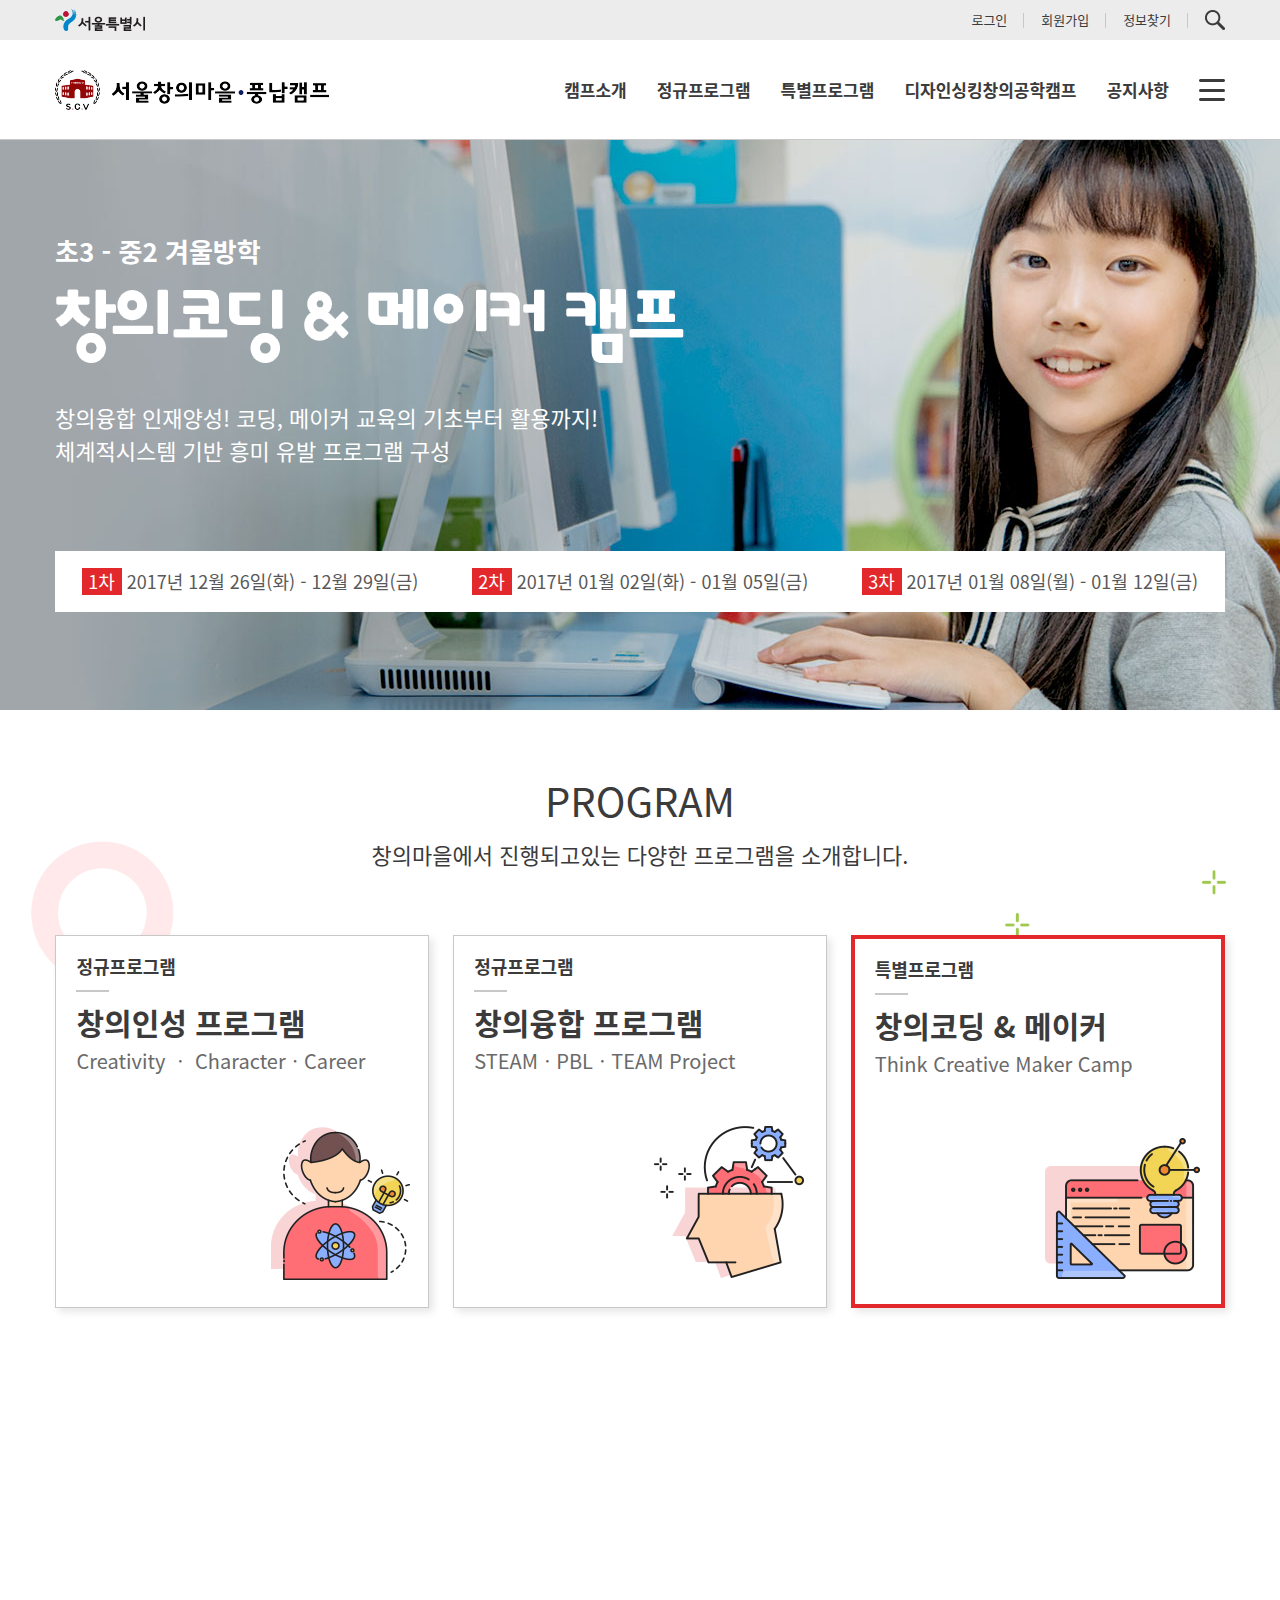
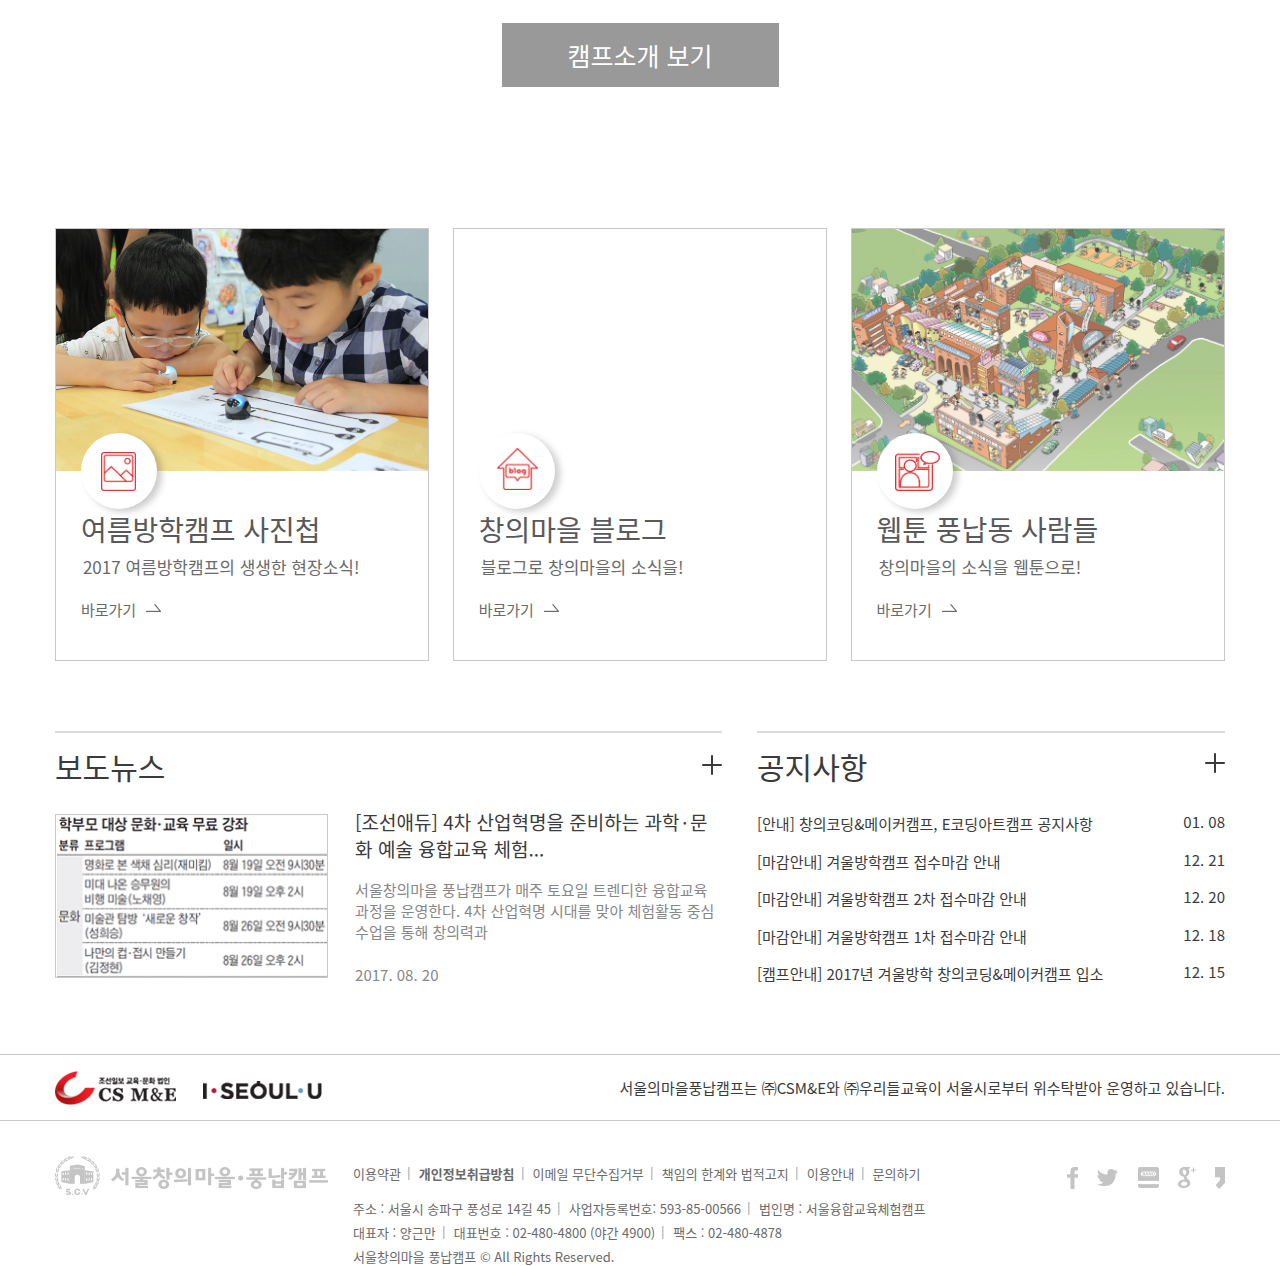
==== index.html @ c5ee03dd "1" ====
<!doctype html>
<html lang="ko">
    <head>
        <meta charset="utf-8">
        <meta name="viewport" content="width=device-width, initial-scale=1.0, minimum-scale=1.0, maximum-scale=1, user-scalable=no, target-densitydpi=medium-dpi">
        <title>서울창의마을 풍납캠프</title>
        <link href="css/reset.css" rel="stylesheet">
        <link href="js/plugin/jquery.bxslider/jquery.bxslider.min.css" rel="stylesheet">
        <link href="css/common.css" rel="stylesheet">
        <link href="css/main.css" rel="stylesheet">
        <script src="js/jquery-3.1.1.min.js"></script>
        <script src="js/plugin/jquery.bxslider/jquery.bxslider.js"></script>
        <script src="js/common.js"></script>
        <script src="css/main.css"></script>
    </head>
    <body>
       <!--------------header--------------->
        <header id="header">
            <div class="top_bar">
                <div class="wrapper">
                    <p class="logo">
                        <a href="#"><img src="images/seoul_logo.png"></a>
                    </p>
                    <nav class="lnb">
                        <ul class="top_menu">
                            <li class="typo"><a href="#">로그인</a></li>
                            <li class="typo"><a href="#">회원가입</a></li>
                            <li class="typo"><a href="#">정보찾기</a></li>
                            <li class="icon"><a href="#"><img src="images/search.png"></a></li>
                        </ul>
                    </nav>
                </div>
            </div>
            <div class="header_con wrapper">
                <h1 class="logo">
                    <a href="index.html"><img src="images/logo.png"></a>
                </h1>
                <div class="gnb_bar clearfix">
                    <nav class="gnb">
                        <ul class="clearfix">
                            <li class="gnb_menu">
                                <a href="gnb1_intro.html">캠프소개</a>
                                <ul class="smenu">
                                    <li><a href="#">소개</a></li>
                                    <li><a href="#">전경</a></li>
                                    <li><a href="#">Young Artist 작가소개</a></li>
                                    <li><a href="#">풍납동 사람들(웹툰)</a></li>
                                    <li><a href="#">오시는길</a></li>
                                </ul>
                            </li>
                            <li class="gnb_menu">
                                <a href="#">정규프로그램</a>
                                <ul class="smenu">
                                    <li><a href="gnb2_characterPro.html">창의인성 프로그램</a></li>
                                    <li><a href="#">창의융합 프로그램</a></li>
                                </ul>
                            </li>
                            <li class="gnb_menu">
                                <a href="#">특별프로그램</a>
                                <ul class="smenu">
                                    <li><a href="#">2017 겨울방학 창의코딩</a></li>
                                    <li><a href="#">2017 겨울방학 E코딩아트</a></li>
                                </ul>
                            </li>
                            <li class="gnb_menu">
                                <a href="#">디자인싱킹창의공학캠프</a>
                                <ul class="smenu">
                                    <li><a href="#">디자인싱킹창의공학캠프</a></li>
                                </ul>
                            </li>
                            <li class="gnb_menu">
                                <a href="#">공지사항</a>
                                <ul class="smenu">
                                    <li><a href="#">공지사항</a></li>
                                    <li><a href="#">입소안내</a></li>
                                </ul>
                            </li>
                        </ul>
                    </nav>
                    <p class="gnb_btn">menu</p>
                </div>
                <ul class="ham_menu">
                    <li class="ham_menu1">
                        <p class="icon"><img src="images/ham_icon1.gif"></p>
                        <ul>
                            <li class="tit">캠프소개</li>
                            <li><a href="#">소개</a></li>
                            <li><a href="#">전경</a></li>
                            <li><a href="#">Young Artist 작가소개</a></li>
                            <li><a href="#">풍납동 사람들(웹툰)</a></li>
                            <li><a href="#">오시는길</a></li>
                        </ul>
                    </li>
                    <li class="ham_menu2">
                        <p class="icon"><img src="images/ham_icon2.gif"></p>
                        <ul>
                            <li class="tit">정규프로그램</li>
                            <li><a href="gnb2_characterPro.html">창의인성 프로그램</a></li>
                            <li><a href="#">창의융합 프로그램</a></li>
                        </ul>
                    </li>
                    <li class="ham_menu3">
                        <p class="icon"><img src="images/ham_icon3.gif"></p>
                        <ul>
                            <li class="tit">특별프로그램</li>
                            <li><a href="#">겨울방학 창의코딩&amp;메이커 캠프</a></li>
                            <li><a href="#">겨울방학 E코딩아트 캠프</a></li>
                        </ul>
                    </li>
                    <li class="ham_menu4">
                        <p class="icon"><img src="images/ham_icon4.gif"></p>
                        <ul>
                            <li class="tit">디자인싱킹창의공학캠프</li>
                            <li><a href="#">디자인싱킹창의공학캠프</a></li>
                        </ul>
                    </li>
                    <li class="ham_menu5">
                        <p class="icon"><img src="images/ham_icon5.gif"></p>
                        <ul>
                            <li class="tit">공지사항</li>
                            <li><a href="#">공지사항</a></li>
                            <li><a href="#">입소안내</a></li>
                        </ul>
                    </li>
                </ul>
            </div>
        </header>
        <!---------------//header--------------->
        <!-------------visual---------------->
        <section id="visual">
            <div class="con">
                <div class="wrapper">
                    <p class="sub_tit">초3 - 중2 겨울방학</p>
                    <div class="tit">
                        <h2 class="main_tit"><img src="images/visual_tit01.png"></h2>
                        <!--<p class="icon"><img src="images/visual_tit_icon.png"></p>-->
                    </div>
                    <p class="main_desc">
                        창의융합 인재양성! 코딩, 메이커 교육의 기초부터 활용까지!<br>체계적시스템 기반 흥미 유발 프로그램 구성 
                    </p>
                    <ul class="date_list clearfix">
                        <li class="list">
                            <p class="date">1차</p>
                            <p class="desc">2017년 12월 26일(화) - 12월 29일(금)</p>
                        </li>
                        <li class="list">
                            <p class="date">2차</p>
                            <p class="desc">2017년 01월 02일(화) - 01월 05일(금)</p>
                        </li>
                        <li class="list">
                            <p class="date">3차</p>
                            <p class="desc">2017년 01월 08일(월) - 01월 12일(금)</p>
                        </li>
                    </ul>
                </div>
            </div>    
        </section>
        <!-------------------container-------------------->
        <section id="container">
            <!-----------------program--------------------->
            <div class="program">
                <div class="wrapper blank">
                    <h3 class="tit">PROGRAM</h3>
                    <p class="desc">창의마을에서 진행되고있는 다양한 프로그램을 소개합니다.</p>
                    <ul class="con clearfix">
                        <li class="con1">
                            <a href="gnb2_characterPro.html">
                                <p class="sub_tit">정규프로그램</p>
                                <dl class="tit">
                                    <dt>창의인성 프로그램</dt>
                                    <dd>Creativity ㆍ CharacterㆍCareer</dd>
                                </dl>
                            </a>
                        </li>
                        <li class="con2">
                            <a href="#">
                                <p class="sub_tit">정규프로그램</p>
                                <dl class="tit">
                                    <dt>창의융합 프로그램</dt>
                                    <dd>STEAMㆍPBLㆍTEAM Project</dd>
                                </dl>
                            </a>
                        </li>
                        <li class="con3">
                            <a href="#">
                                <p class="sub_tit">특별프로그램</p>
                                <dl class="tit">
                                    <dt>창의코딩 &amp; 메이커</dt>
                                    <dd>Think Creative Maker Camp</dd>
                                </dl>
                            </a>
                        </li>
                    </ul>
                </div>
            </div>
            <!--------------//program------------------->
            <!-----------------intro-------------->
            <div class="intro">
                <div class="con">
                    <h4 class="tit">
                        영어마을의 이유있는 변신!<br>인공지능(AI) 시대의 도래, 미래형 융복합 인재양성!
                    </h4>
                    <p class="btn">
                        <a href="#">캠프소개 보기</a>
                    </p>
                </div>
            </div>
            <!---------------//intro------------------>
            <!------------------shortcut--------------------->
            <div class="shortcut wrapper blank">
                <ul class="box">
                    <li class="box1">
                        <a href="#" class="clearfix"> 
                            <p class="photo photo1"></p>
                            <p class="icon"><img src="images/boxicon_1.png"></p>
                            <div class="text">
                                <div class="table">
                                    <h3 class="tit">여름방학캠프 사진첩</h3>
                                    <p class="desc">2017 여름방학캠프의 생생한 현장소식!</p>
                                    <p class="btn">바로가기</p>
                                </div>
                            </div>
                        </a>
                    </li>
                    <li class="box2">
                        <a href="#" class="clearfix"> 
                            <p class="photo photo2"></p>
                            <p class="icon"><img src="images/boxicon_2.png"></p>
                            <div class="text">
                                <div class="table">
                                    <h3 class="tit">창의마을 블로그</h3>
                                    <p class="desc">블로그로 창의마을의 소식을!</p>
                                    <p class="btn">바로가기</p>
                                </div>
                            </div>
                        </a>
                    </li>
                    <li class="box3">
                        <a href="#" class="clearfix"> 
                            <p class="photo photo3"></p>
                            <p class="icon"><img src="images/boxicon_3.png"></p>
                            <div class="text">
                                <div class="table">
                                    <h3 class="tit">웹툰 풍납동 사람들</h3>
                                    <p class="desc">창의마을의 소식을 웹툰으로!</p>
                                    <p class="btn">바로가기</p>
                                </div>
                            </div>
                        </a>
                    </li>
                </ul>
            </div>
            <!----------------//shortcut------------------------->
            <!------------------news------------------------>
            <div class="con4 wrapper clearfix">
                <div class="news">
                    <div class="top clearfix">
                        <h3 class="tit">보도뉴스</h3>
                        <p class="btn">
                            <a href="#"><img src="images/news_notice_btn.gif"></a>
                        </p>
                    </div>
                    <div class="bottom clearfix">
                        <a href="#">
                            <p class="image"><img src="images/news_img.gif"></p>
                            <div class="text">
                                <h4 class="stit">[조선애듀] 4차 산업혁명을 준비하는 과학·문화 예술 융합교육 체험...</h4>
                                <p class="desc">서울창의마을 풍납캠프가 매주 토요일 트렌디한 융합교육 과정을 운영한다. 4차 산업혁명 시대를 맞아 체험활동 중심 수업을 통해 창의력과 </p>
                                <p class="date">2017. 08. 20</p>
                            </div>
                        </a>
                    </div>
                </div>
                <div class="notice">
                    <div class="top clearfix">
                        <h3 class="tit">공지사항</h3>
                        <p class="btn">
                            <a href="#"><img src="images/news_notice_btn.gif"></a>
                        </p>
                    </div>
                    <div class="bottom">
                        <ul>
                            <li>
                                <a href="#">
                                    <p class="desc">[안내] 창의코딩&amp;메이커캠프, E코딩아트캠프 공지사항</p>
                                    <p class="date">01. 08</p>
                                </a>
                            </li>
                            <li>
                                <a href="#">
                                    <p class="desc">[마감안내] 겨울방학캠프 접수마감 안내</p>
                                    <p class="date">12. 21</p>
                                </a>
                            </li>
                            <li>
                                <a href="#">
                                    <p class="desc">[마감안내] 겨울방학캠프 2차 접수마감 안내</p>
                                    <p class="date">12. 20</p>
                                </a>
                            </li>
                            <li>
                                <a href="#">
                                    <p class="desc">[마감안내] 겨울방학캠프 1차 접수마감 안내</p>
                                    <p class="date">12. 18</p>
                                </a>
                            </li>
                            <li>
                                <a href="#">
                                    <p class="desc">[캠프안내] 2017년 겨울방학 창의코딩&amp;메이커캠프 입소</p>
                                    <p class="date">12. 15</p>
                                </a>
                            </li>
                        </ul>
                    </div>
                </div>
            </div>
        </section>
        <!----------------//news------------------------->
        <!------------------footer------------------------>
        <footer id="footer">
            <div class="top">
                <div class="wrapper clearfix">
                    <ul class="logo clearfix">
                        <li class="logo1"><img src="images/foot_logo1.jpg"></li>
                        <li class="logo2"><img src="images/foot_logo2.jpg"></li>
                    </ul>
                    <p class="desc">서울의마을풍납캠프는 ㈜CSM&amp;E와 ㈜우리들교육이 서울시로부터 위수탁받아 운영하고 있습니다.</p>
                </div>
            </div>
            <div class="bottom wrapper clearfix">
                <h4 class="logo"><img src="images/footer_logo.gif"></h4>
                <div class="foot_desc clearfix">
                    <ul class="foot_gnb">
                        <li><a href="#">이용약관</a></li>
                        <li><strong><a href="#">개인정보취급방침</a></strong></li>
                        <li><a href="#">이메일 무단수집거부</a></li>
                        <li><a href="#">책임의 한계와 법적고지</a></li>
                        <li><a href="#">이용안내</a></li>
                        <li><a href="#">문의하기</a></li>
                    </ul>
                    <div class="information">
                        <ul class="info1 clearfix">
                            <li>주소 : 서울시 송파구 풍성로 14길 45</li>
                            <li>사업자등록번호: 593-85-00566</li>
                            <li>법인명 : 서울융합교육체험캠프</li>
                        </ul>
                        <ul class="info2 clearfix">
                            <li>대표자 : 양근만</li>
                            <li>대표번호 : 02-480-4800 (야간 4900)</li>
                            <li>팩스 : 02-480-4878</li>
                        </ul>
                        <p>서울창의마을 풍납캠프 © All Rights Reserved.</p>
                    </div>
                </div>
                <ul class="sns">
                    <li class="sns1">
                        <a href="#">facebook</a>
                    </li>
                    <li class="sns2">
                        <a href="#">twitter</a>
                    </li>
                    <li class="sns3">
                        <a href="#">band</a>
                    </li>
                    <li class="sns4">
                        <a href="#">google</a>
                    </li>
                    <li class="sns5">
                        <a href="#">kakaostory</a>
                    </li>
                </ul>
            </div>
        </footer>
        <!---------------footer----------------->
    </body>
</html>
---- css/common.css ----
html{
    font-size:62.5%;
}
body{
    font-size: 2.2rem;
    font-family:"Noto Sans CJK KR";
    font-weight:300;
    color:#3b3b3b
}
.wrapper{
    max-width: 1170px;
    position: relative;
    margin: 0 auto
}
.blank{
    padding: 70px 0
}
.clearfix::after{
    content: "";
    display: block;
    clear: both;
}
/***************header******************/
#header{
    height: 140px;
    width: 100%;
    border-bottom: 1px solid #c8c8c8;
    box-sizing: border-box
}
#header .top_bar{
    height: 40px;
    background-color:#ececec;
    font-size: 1.3rem;
    overflow: hidden
}
#header .top_bar .logo{
    float: left;
    padding-top:9px
}
#header .top_bar .lnb{
    float: right;
}
#header .top_bar .lnb .top_menu li{
    float: left;
    background-image:url(../images/bar.gif);
    background-repeat: no-repeat;
    background-position: right center;
    padding:0 17px;
}
#header .top_bar .lnb .top_menu .typo{
    line-height: 40px
}
#header .top_bar .lnb .top_menu .icon{
    padding-top: 10px;
    background-image:none;
    padding-right: 0   
}
#header .header_con{
    height: 100px;
    font-size: 1.7rem;
    font-weight: 500;
    position: relative;
}
#header .header_con .logo{
    float: left;
    padding: 30px 0;
}
#header .header_con .gnb_bar{
    float: right
}
#header .header_con .gnb_bar .gnb{
    float:left;
    position: relative;
    line-height: 100px;
}
#header .header_con .gnb_bar .gnb>ul .gnb_menu{
    float: left;
    margin-right: 30px;
}
#header .header_con .gnb_bar .gnb>ul .gnb_menu:hover>a{
    color:#e2282b
}
#header .header_con .gnb_bar .gnb>ul>li:last-child .smenu{
    right:30px
}
#header .header_con .gnb_bar .gnb ul .gnb_menu .smenu{
    font-size: 1.4rem;
    position: absolute;
    top:100px;
    z-index: 200;
    line-height: 40px;
    background-color: #fff;
    padding: 0 10px;
    width: 200px;
    box-sizing: border-box;
    box-shadow: 0px 6px 7px rgba(0,0,0,0.1);
    border: 1px solid #d8d8d8;
    /*display: none;*/
    visibility: hidden;
    opacity: 0;
    transition: 0.3s ease-in-out
}
#header .header_con .gnb_bar .gnb ul .gnb_menu:hover .smenu{
    display:block;
    visibility: visible;
    opacity: 1
}
#header .header_con .gnb_bar .gnb ul .gnb_menu>a{
    font-weight: 600;
    display: inline-block
}
#header .header_con .gnb_bar .gnb ul .gnb_menu>a::after{
    content: '';
    display: none;
    background-color:#e2282b;
    width: 100%;
    height: 3px;
    margin: -3px 0;
}
#header .header_con .gnb_bar .gnb ul .gnb_menu:hover>a::after{
    content: '';
    display: block;
    background-color:#e2282b;
    width: 100%;
    height: 3px;
    margin: -3px 0;
}
#header .header_con .gnb_bar .gnb ul .gnb_menu .smenu li a{
    display: inline-block;
    width: 100%
}
#header .header_con .gnb_bar .gnb>ul>li .smenu li:hover>a{
    color:#e2282b
}
#header .header_con .gnb_bar .gnb_btn{
    float: right;
    margin-top: 39px;
    cursor: pointer;
    text-indent: -9999px;
    background-image: url(../images/header_ham.gif);
    width: 26px;
    height: 22px;
    background-position: center;
}
#header .header_con .gnb_bar .gnb_btn:hover{
    background-image: url(../images/header_ham_hover.gif);
}
#header .header_con .gnb_bar .gnb_btn.x{
    background-image: url(../images/header_ham_x.gif);
}
#header .header_con .ham_menu{
    width: 100%;
    height: 300px;
    background-color: #fff;
    position: absolute;
    top:100px;
    left: 0;
    z-index: 100;
    font-size: 0;
    display: none
}
#header .header_con .ham_menu>li{
    display: inline-block;
    text-align: center;
    width: 20%;
    font-size: 1.4rem;
    border-left: 1px solid #c8c8c8;
    box-sizing: border-box;
    vertical-align: top;
    height: 100%;
    background-repeat: no-repeat;
}
#header .header_con .ham_menu .ham_menu1{
    padding-top: 30px;
    border: none
}
#header .header_con .ham_menu .ham_menu2{
    padding-top: 36px
}
#header .header_con .ham_menu .ham_menu3{
    padding-top: 28px
}
#header .header_con .ham_menu .ham_menu4{
    padding-top: 25px
}
#header .header_con .ham_menu .ham_menu5{
    padding-top: 31px;
}
#header .header_con .ham_menu>li>ul>li{
    margin-bottom: 12px
}
#header .header_con .ham_menu>li>ul>li a:hover{
    color:#c8c8c8
}
#header .header_con .ham_menu>li>ul .tit{
    font-size: 1.8rem;
    color: #e2282b;
    font-weight: 600;
    margin: 25px 0
}
/***************footer*******************/
#footer{
    margin-top: 70px
}
#footer .top{
    border-top: 1px solid #c8c8c8;
    border-bottom: 1px solid #c8c8c8;
    height: 65px
}
#footer .top .wrapper .logo{
    float: left;
    padding-top:16px;
    width: 267px
}
#footer .top .wrapper .logo .logo1{
    float: left;
    margin-right: 10%;
}
#footer .top .wrapper .logo .logo2{
    float: left;
    padding-top:10px
}
#footer .top .wrapper .logo img{
    display: block
}
#footer .top .wrapper .desc{
    float: right;
    font-size: 1.5rem;
    line-height: 65px
}
#footer .logo{
    float: left
}
#footer .bottom{
    margin-top: 35px;
    margin-bottom: 35px;
    position: relative
}
#footer .bottom .logo{
    margin-right: 25px
}
#footer .foot_desc{
    float: left;
    font-size: 1.3rem;
    color:#6a6a6a;
}
#footer .foot_desc .foot_gnb{
    margin-top: 11px;
    padding-bottom: 35px;
}
#footer .foot_desc li{
    float: left;
    background-image: url(../images/foot_Bar.gif);
    background-repeat: no-repeat;
    background-position: right center;
    padding: 0 9px;
}
#footer .foot_desc li:first-child{
    padding-left: 0
}
#footer .foot_desc li:last-child{
    background-image: none;
    padding-right: 0
}
#footer .foot_desc .foot_gnb li strong{
    font-weight: 900
}
#footer .foot_desc .information li{
    margin-bottom: 11px
}
#footer .sns{
    position: absolute;
    right: 0;
    top: 11px;
}
#footer .sns li{
    margin-left:13px;
    display: inline-block;
    text-indent: -9999px;
    background-repeat: no-repeat;
    background-position:center ;
    height: 22px
}
#footer .sns .sns1{
    background-image: url(../images/footer_icon1.gif);
    width: 11px;
}
#footer .sns .sns1:hover{
    background-image: url(../images/footer_icon1_hover.gif);
}
#footer .sns .sns2{
    background-image: url(../images/footer_icon2.gif);
    width: 21px;
}
#footer .sns .sns2:hover{
    background-image: url(../images/footer_icon2_hover.gif);
}
#footer .sns .sns3{
    background-image: url(../images/footer_icon3.gif);
    width: 21px;
}
#footer .sns .sns3:hover{
    background-image: url(../images/footer_icon3_hover.gif);
}
#footer .sns .sns4{
    background-image: url(../images/footer_icon4.gif);
    width: 18px;
}
#footer .sns .sns4:hover{
    background-image: url(../images/footer_icon4_hover.gif);
}
#footer .sns .sns5{
    background-image: url(../images/footer_icon5.gif);
    width: 10px;
}
#footer .sns .sns5:hover{
    background-image: url(../images/footer_icon5_hover.gif);
}
#footer .sns li a{
    display:block;
    text-align: -9999px;
}
#footer .sns li:first-child{
    margin-left: 0 
}
---- css/main.css ----
/**********************visual**************************/
#visual{
    background-image: url(../images/visual01.jpg);
    background-position: center;
    background-size: cover;
    height: 570px;
    width: 100%;
    color:#fff;
    display: table;
    overflow: hidden;
    table-layout: fixed
}
#visual .con{
    display: table-cell;
    vertical-align: middle;
}
#visual .con .sub_tit{
    font-size: 2.6rem;
    font-weight: 600;
    margin-bottom: 25px
}
#visual .con .tit{
    display: inline-block;
}
#visual .con .tit .main_tit{
    margin-bottom: 38px
}
#visual .con .tit .icon{
    position: absolute;
    right:-55px;top:-80px
}
#visual .con .main_desc{
    line-height: 1.5;
    margin-bottom: 84px
}
#visual .con .date_list{
    font-size: 1.8rem;
    width: 100%;
    text-align: center;
}
#visual .con .date_list li{
    width: 33.33%;
    float: left;
    background-color: #fff;
    height: 61px;
    line-height: 61px
}
#visual .con .date_list li .date{
    display: inline-block;
    background-color:#e2282b;
    width: 40px;
    height: 27px;
    line-height: 27px;
}
#visual .con .date_list li .desc{
    display: inline-block;
    color: #595959
}
/***************program*******************/
#container .program{
    background-image: url(../images/programBg1.jpg);
    background-size: 100%;
    background-position: center;
    background-size:contain
}
#container .program .wrapper>.tit,
#container .program .desc{
    font-size: 4rem;
    font-weight: 500;
    margin-bottom: 23px;
    text-align: center
}
#container .program .desc{
    font-size: 2.2rem;
    margin-bottom: 70px
}
#container .program .con{
    width: 100%
}
#container .program .con li{
    float: left;
    width:32%;
    height: 373px;
    border: 1px solid #c8c8c8;
    box-sizing: border-box;
    margin-right:2%;
    box-shadow: 4px 4px 8px rgba(0,0,0,0.1);
    background-color: #fff;
}
#container .program .con li:last-child{
    border: 4px solid #e2282b;
}
#container .program .con li .sub_tit{
    font-size: 1.8rem;
    font-weight: 600;
}
#container .program .con li .sub_tit::after{
    content: '';
    display: block;
    background-color: #c8c8c8;
    width: 33px;
    height: 2px;
    margin: 15px 0
}
#container .program .con li .tit dt{
    font-size: 3rem;
    font-weight: 600;
    margin-bottom: 14px
}
#container .program .con li .tit dd{
    font-size: 2rem;
    color:#6a6a6a
}
#container .program .con li a{
    padding-top: 21px;
    padding-left: 5.5%;
    height: 373px;
    display: block;
    box-sizing: border-box;
}
#container .program .con .con1{
    background-image:url(../images/program_icon1.jpg);
    background-repeat: no-repeat;
    background-position: 92% 191px;
}
#container .program .con .con2{
    background-image:url(../images/program_icon2.jpg);
    background-repeat: no-repeat;
    background-position: 90% 190px
}
#container .program .con .con3{
    margin-right: 0;
    background-image:url(../images/program_icon3.jpg);
    background-repeat: no-repeat;
    background-position: 90% 199px
}
/**************인트로*********************/
#container .intro{
    height: 380px;
    background-image:url(../images/intro_bg.jpg);
    background-position: center;
    background-attachment: fixed;
    background-size: cover;
    color:#fff;
    text-align: center;
    width: 100%;
    display: table
}
#container .intro .con {
    display: table-cell;
    vertical-align: middle
}
#container .intro .con .tit{
    font-size: 4rem;
    margin-bottom: 66px;
    line-height: 1.5;
    margin-top: -13px;
}
#container .intro .con .btn{
    font-size: 2.5rem;
    border: 1px solid #fff;
    width: 277px;
    height: 64px;
    margin: 0 auto;
    line-height: 64px
}
#container .intro .con .btn a{
    display: block;
    background-color: rgba(0,0,0,0.4);
}
/**************shortcut******************/
#container .shortcut .box{
    overflow: hidden;
    width: 100%
}
#container .shortcut .box li{
    width: 32%;
    height: 433px;
    float: left;
    margin-right: 2%;
    border: 1px solid #c8c8c8;
    position: relative;
    box-sizing: border-box;
    overflow: hidden
}
#container .shortcut .box li a{
    display:block;
    height: 433px;
}
#container .shortcut .box .box3{
    margin-right: 0
}
#container .shortcut .box li a .photo{
    transition: all 0.5s;
    background-position:center ;
    background-size: cover;
    width: 100%;
    height: 242px;
    background-position: center
}
#container .shortcut .box li:hover a .photo{
    transform: scale(1.1)
}
#container .shortcut .box li a .photo1 {
    background-image: url(../images/box1_img.jpg)
}
#container .shortcut .box li a .photo2 {
    background-image: url(../images/box2_img.jpg)
}
#container .shortcut .box li a .photo3 {
    background-image: url(../images/box3_img.jpg)
}
#container .shortcut .box li a .icon{
    position: absolute;
    top:204px;
    left: 6.7%;
    background-color: #fff;
    width: 76px;height: 76px;
    border-radius: 50%;
    box-shadow: 5px 3px 7px rgba(0,0,0,0.2) 
}
#container .shortcut .box .box1 a .icon img{
    margin-left: 20px;
    margin-top: 19px;
    width: 35px;
}
#container .shortcut .box .box2 a .icon img{
    margin-left: 18px;
    margin-top: 15px;
    width: 41px;
}
#container .shortcut .box .box3 a .icon img{
    margin-left: 18px;
    margin-top: 18px;
    width: 45px;
}
#container .shortcut .box li a .text{
    margin-left: 6.7%;
    color:#6a6a6a;
    display: inline-block;
    height: 190px;
    display: table
}
#container .shortcut .box li a .table{
    display: table-cell;
    vertical-align: middle
}
#container .shortcut .box li a .text .tit{
    font-size: 2.8rem;
    font-weight: 500;
    color:#595959;
}
#container .shortcut .box li a .text .tit .table{
    display: table-cell;
    vertical-align: middle
}
#container .shortcut .box li a .text .desc{
    margin-top: 15px;
    margin-bottom: 20px;
    font-size: 1.7rem;
    margin-left: 2px
}
#container .shortcut .box li a .text .btn{
    font-size: 1.5rem;
    background-image: url(../images/box_arr.gif);
    background-repeat: no-repeat;
    background-position: 65px 2px;
    display: inline-block;
    padding-right: 25px
}
/*************news_notic****************/
#container .con4 .tit{
    font-size: 3rem;
    margin-top: 18px;
    margin-bottom: 33px;
    float: left;
}
#container .con4 .btn{
    float: right;
    margin-top: 20px
}
#container .con4 .btn:hover{
    float: right;
    margin-top: 20px
}
#container .con4 .news::before,
#container .con4 .notice::before{
    content: "";
    width: 100%;
    height: 2px;
    background-color: #dcdcdc;
    display: block;
    position: relative
}
#container .con4 .news{
    width:57%;
    float: left;
}
#container .con4 .news .bottom a{
    width: 100%;
    display: inline-block
}
#container .con4 .news .bottom a .image{
    float: left;
    width: 41%;height: 164px;
    border: 1px solid #c8c8c8;
    box-sizing: border-box;
    overflow: hidden
}
#container .con4 .news .bottom a .image img{
    display: block;
    width: 100%
}
#container .con4 .news .bottom a .text{
    float: right;
    width: 55%
}
#container .con4 .news .bottom a .text .stit{
    font-weight: 400;
    font-size: 1.9rem;
    line-height: 1.4;
    margin-top: -5px;
    text-overflow: ellipsis;
    overflow: hidden;
}
#container .con4 .news .bottom a .text .desc{
    margin-top:17px;
    margin-bottom:25px;
    font-size: 1.5rem;
    line-height: 1.4;
    font-weight: 500;
    color:#878787;
    height: 63px;
    overflow: hidden
}
#container .con4 .news .bottom a .text .date{
    font-size: 1.5rem;
    color:#878787
}
#container .con4 .notice{
    width: 40%;
    float: right;
    font-size: 1.5rem;
}
#container .con4 .notice .bottom ul li a .desc{
    float: left;
    width: 90%;
    text-overflow: ellipsis;
    white-space: nowrap;
    margin-bottom: 18px;
    overflow: hidden;
    line-height: 1.3;
}
#container .con4 .notice .bottom ul li:last-child a .desc{
    margin-bottom: 0
}
#container .con4 .notice .bottom ul li a .date{
    float: right;
}


/**********pc*********/
@media screen and (max-width: 1200px) {
    .wrapper{
        width: 96%;
        margin: 0 auto
    }
    #visual .con .date_list{
        font-size: 1.6rem;
    }
    #container .program{
        background-image: url(../images/programBg2.jpg);
        background-size: cover
    }
    #footer .bottom .logo{
        width: 100%
    }
}
@media screen and (max-width:1150px) and (min-width: 1023px) {
    #header .header_con .gnb_bar .gnb>ul .gnb_menu{
        margin-right: 25px;
    }
}

/******************피시-테블렛******************/
@media screen and (max-width: 1024px) {
    html{
        font-size:50%;
    }
    #header{
        height: 70px;
        width: 100%
    }
    #header .top_bar{
        display: none
    }
    #header .header_con .gnb_bar .gnb{
        display: none
    }
    #header .header_con .logo{
        padding: 15px 0;
    }
    #header .header_con .gnb_bar .gnb_btn{
        margin-top: 24px;
    }
    #visual{
        background-image: url(../images/visual_01_small.jpg);
        height: 500px
    }
    #visual .con{
        text-align: center
    }
    #visual .con .tit .sub_tit{
        margin-bottom: 20px
    }
    #visual .con .tit .main_tit{
        margin-bottom: 26px;
    }
    #visual .con .tit .main_tit img{
        width: 580px
    }
    #visual .con .tit .icon{
        right:-50px;top:-65px;
    }
    #visual .con .tit .icon img{
        width: 80%
    }
    #visual .con .main_desc{
        margin-bottom: 50px
    }
    #visual .con .date_list{
        font-size:1.9rem;
    }
    #visual .con .date_list li{
        width: 50%;
        float:none;
        height: 45px;
        line-height: 45px;
        margin: auto
    }
    #container .program .con li{
        height: 323px;
        background-size: 120px
    }
    #container .program .con li a{
        height: 323px;
    }
    #container .program .con .con1{
        background-position: 90% 170px;
    }
    #container .program .con .con2{
        background-repeat: no-repeat;
        background-position: 90% 170px
    }
    #container .program .con .con3{
        background-repeat: no-repeat;
        background-position: 90% 179px
    }
    #container .intro{
        background-attachment: scroll
    }
    #container .shortcut .box li{
        height: 363px;
    }
    #container .shortcut .box li a .photo{
        height: 192px;
    }
    #container .shortcut .box li a .icon{
        top:155px;
        left: 5%
    }
    #container .shortcut .box li a .text{
        margin-left: 5%;
        height: 170px
    }
    #container .shortcut .box li a .text .btn{
        background-position: 55px 2px;
        padding-right: 30px
    }
    #container .con4 .news .bottom a .text .stit{
        font-size: 2.3rem;
        /***********************임시*************************/
        overflow: hidden;
        height: 46px
    }
    #container .con4 .news .bottom a .text .desc{
        margin-top:14px;
        margin-bottom:20px;
        font-size: 1.9rem;
        height: auto
    }
    #container .con4 .news .bottom a .text .date,
    #container .con4 .notice .bottom ul li a .desc,
    #container .con4 .notice .bottom ul li a .date{
        font-size:1.9rem;
    }
    #container .con4 .notice .bottom ul li a .desc{
        width: 80%
    }
    #footer .top .wrapper .logo{
        float: left;
        padding-top:16px;
        width:27%
    }
    #footer .top .wrapper .logo .logo1{
        margin-right: 7%;
        width: 46%
    }
    #footer .top .wrapper .logo .logo2{
        padding-top:10px;
        width: 46%
    }
    #footer .top .wrapper .logo li img{
        width: 100%
    }
    #footer .foot_desc{
        font-size: 1.6rem;
    }
    #footer .foot_desc .information li{
        margin-bottom: 8px
    }
    #footer .bottom .foot_desc .foot_gnb{
        line-height: 1.5;
        margin-bottom: 13px
    }
    
}
/*************테블렛-스마트폰*********/
@media screen and (max-width: 768px) {
    html{
        font-size: 48%;
    }
    #visual{
        height: 400px;
    }
    #visual .con .tit .sub_tit{
        margin-bottom: 16px
    }
    #visual .con .tit .main_tit{
        margin-bottom: 20px;
    }
    #visual .con .tit .main_tit img{
        width: 500px
    }
    #visual .con .tit .icon{
        right:-52px;top:-50px;
    }
    #visual .con .tit .icon img{
        width: 61%
    }
    #visual .con .main_desc{
        margin-bottom: 30px
    }
    #visual .con .date_list li{
        width: 65%;
        height: 35px;
        line-height: 35px
    }
    #visual .con .date_list li .date{
        width: 32px;
        height: 25px;
        line-height: 25px
    }
    #container .program .con li{
        width:100%;
        height: 200px;
        margin-bottom: 25px;
        display: table
    }
    #container .program .con li a{
        display: table-cell;
        vertical-align: middle;
        padding-left: 3.5%;
        height: 200px;
        padding-top: 0;
    }
    #container .program .con li .sub_tit{
        font-size: 1.9rem;
    }
    #container .program .con li .sub_tit::after{
        margin-top: 15px;
        margin-bottom: 12px;
    }
    #container .program .con li .tit dt{
       font-size: 3.8rem;
        font-weight: 600;
        margin-bottom: 15px
    }
    #container .program .con li .tit dd{
        font-size: 2.4rem;
        margin-left: 2px
    }
    #container .program .con .con1{
        background-position: 92% center;
    }
    #container .program .con .con2{
        background-position: 90% center
    }
    #container .program .con .con3{
        margin-right: 0;
        background-position: 90% center
    }
    #container .intro .con .btn{
        width: 227px;
        height: 54px;;
        line-height: 54px
    }
    #container .shortcut .box li{
        width: 100%;
        height: 310px;
        margin-bottom: 30px;
    }
    #container .shortcut .box li a{
        display: inline-block;
        width: 100%
    }
    #container .shortcut .box .box3{
        margin-bottom: 0
    }
    #container .shortcut .box li:hover a .photo{
        transform: none
    }
    #container .shortcut .box li a .icon{
        position:static;
        background-color: rgba(255,255,255,0);
        border-radius:0;
        box-shadow: none;
        float: right;
        margin-right: 3%;
    }
    #container .shortcut .box .box1 a .icon img{
        margin-left:0;
        margin-top: 24px;
        width: 80%;
    }
    #container .shortcut .box .box2 a .icon img{
        margin-left: 0;
        margin-top: 24px;
        width: 87%;
    }
    #container .shortcut .box .box3 a .icon img{
        margin-left: 0;
        margin-top: 26px;
        width: 90%;
    }
    #container .shortcut .box li a .text{
        margin-left: 3%;
        float: left;
        width:70%;
        height: 118px
    }
    #container .shortcut .box li a .text .desc{
        margin-top: 12px;
        margin-bottom: 20px;
        font-size: 2rem
    }
    #container .shortcut .box li a .text .btn{
        background-position: 55px 3px;
        font-size:1.8rem
    }
    #container .con4 .news{
        width:100%;
        margin-bottom: 54px
    }
    #container .con4 .news .bottom a .text .stit{
        height: auto;
    }
    #container .con4 .notice{
        width:100%;
    }
    #footer .top{
        height: auto
    }
    #footer .top .wrapper .logo{
        display: none
    }
    #footer .top .wrapper .desc{
        float: left;
        font-size: 1.9rem;
        line-height: 1.5;
        padding: 15px 0
    }
}
@media screen and (max-width: 575px){
    #visual .con .tit .main_tit img{
        width: 400px
    }
    #visual .con .tit .icon{
        right:-54px;top:-32px;
    }
    #visual .con .main_desc{
        font-size: 1.9rem
    }
    #container .con4 .news .bottom a .image{
        display: none
    }
    #container .con4 .news .bottom a .text{
        width: 100%
    }
} 
/*********스마트폰*********/
@media screen and (max-width: 480px) {
    html{
        font-size: 43%
    }
    #visual{
        background-image: url(../images/visual_01_smaller.jpg);
        height: 350px
    }
    #visual .con .tit .main_tit img{
        width: 350px
    }
    #visual .con .tit .icon{
        right:-53px;top:-20px;
    }
    #visual .con .tit .icon img{
        width: 42%
    }
    #visual .con .date_list li{
        width: 70%;
    }
    #visual .con .date_list li .date{
        width: 32px;
        height: 18px;
        line-height: 18px
    }
    #container .program .con .con1{
        background-size: 23%;
        background-position: 96% center
    }
    #container .program .con .con2{
        background-size: 23%;
        background-position: 96% center
    }
    #container .program .con .con3{
        background-size: 23%;
        background-position: 96% center
    }
    ntainer .shortcut .box li a .text .desc{
        margin-top: 12px;
        margin-bottom:17px;
        font-size: 2.1rem;
    }
    #container .shortcut .box li a .text .btn{
        background-position: 53px 3px;
    }
    #footer .sns{
        left: 0;
        top:210px;
        margin-bottom: 35px
    }
}
@media screen and (max-width:400px) {
    html{
        font-size: 38%
    }
    #header .header_con .logo{
        width:60%;
        padding: 21px 0;
    }
    #header .header_con .logo img{
        width:100%;
        display: block
    }
    #visual{
        height: 380px;
    }
    #visual .con .tit .main_tit img{
        width: 280px
    }
    #visual .con .tit .icon{
        right:-55px;top:-12px;
    }
    #visual .con .tit .icon img{
        width: 35%
    }
    #visual .con .date_list li{
        width:85%;
    }
    #visual .con .date_list li .date{
        width: 30px;
        height: 25px;
        line-height: 25px
    }
    #container .program .con li{
        height: 150px
    }
    #container .program .con li a{
        height: 150px;
    }
    #container .shortcut .box li a .icon{
        margin-right: -3%;
    }
    #container .shortcut .box .box1 a .icon img{
        margin-top: 29px;
        width: 69%;
    }
    #container .shortcut .box .box2 a .icon img{
        margin-top: 29px;
        width: 76%;
    }
    #container .shortcut .box .box3 a .icon img{
        margin-top: 28px;
        width: 79%;
    }
    #container .shortcut .box li a .text .btn{
        background-position: 48px 2px;
        background-size:14px
     }
    #footer .sns{
        left: 0;
        top:210px;
        margin-bottom: 35px
    }
}
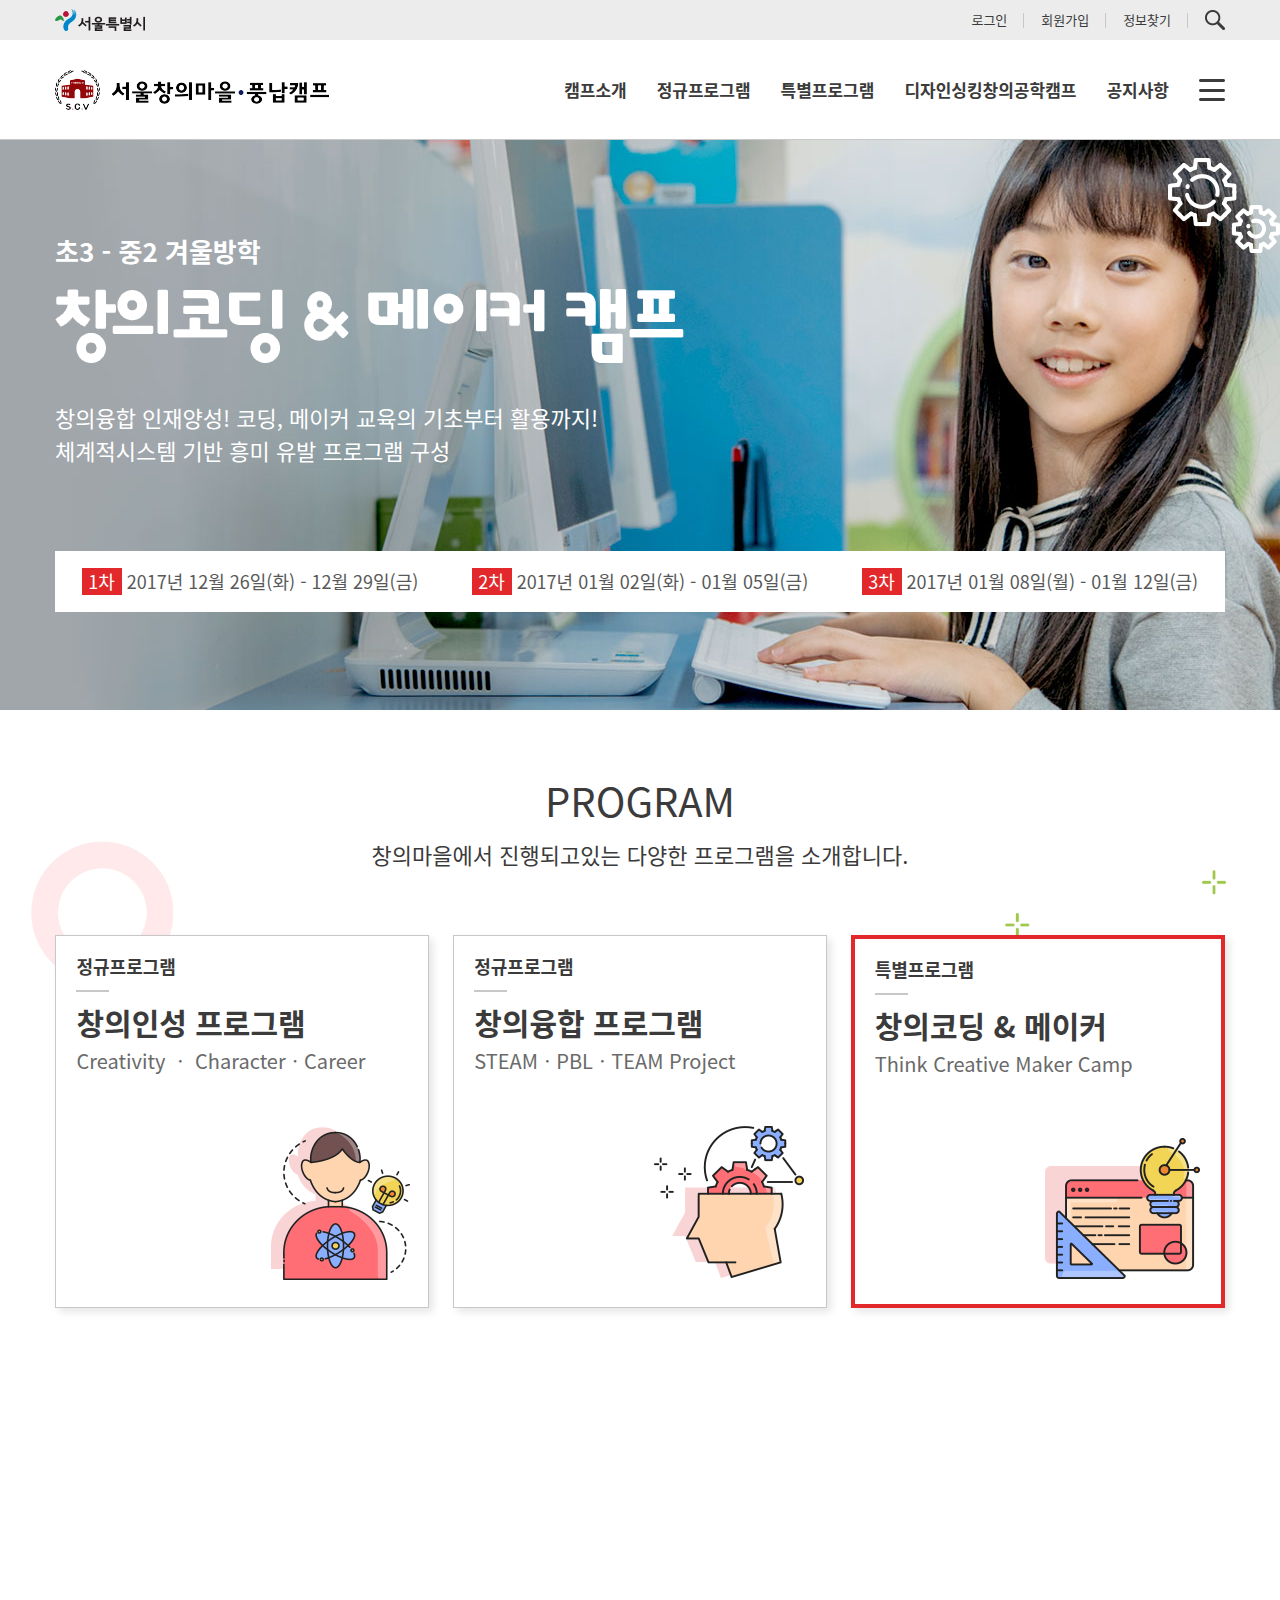
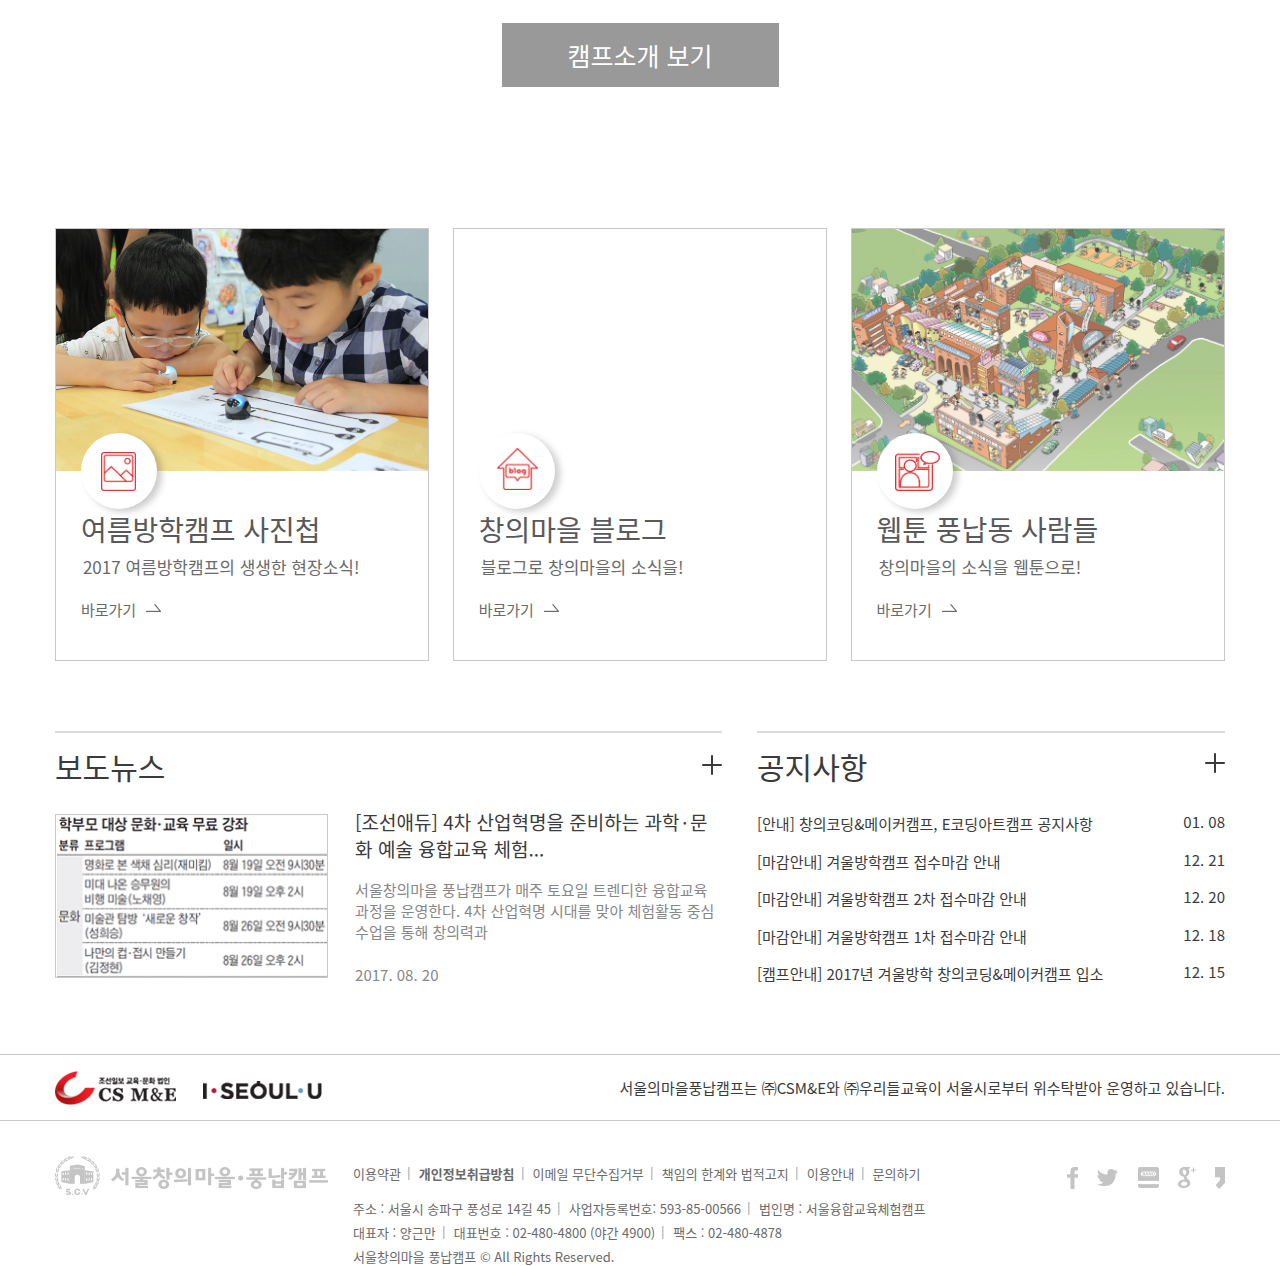
==== commit 294c8439: "2" ====
--- a/index.html
+++ b/index.html
@@ -133,7 +133,7 @@
                     <p class="sub_tit">초3 - 중2 겨울방학</p>
                     <div class="tit">
                         <h2 class="main_tit"><img src="images/visual_tit01.png"></h2>
-                        <!--<p class="icon"><img src="images/visual_tit_icon.png"></p>-->
+                        <p class="icon"><img src="images/visual_tit_icon.png"></p>
                     </div>
                     <p class="main_desc">
                         창의융합 인재양성! 코딩, 메이커 교육의 기초부터 활용까지!<br>체계적시스템 기반 흥미 유발 프로그램 구성 
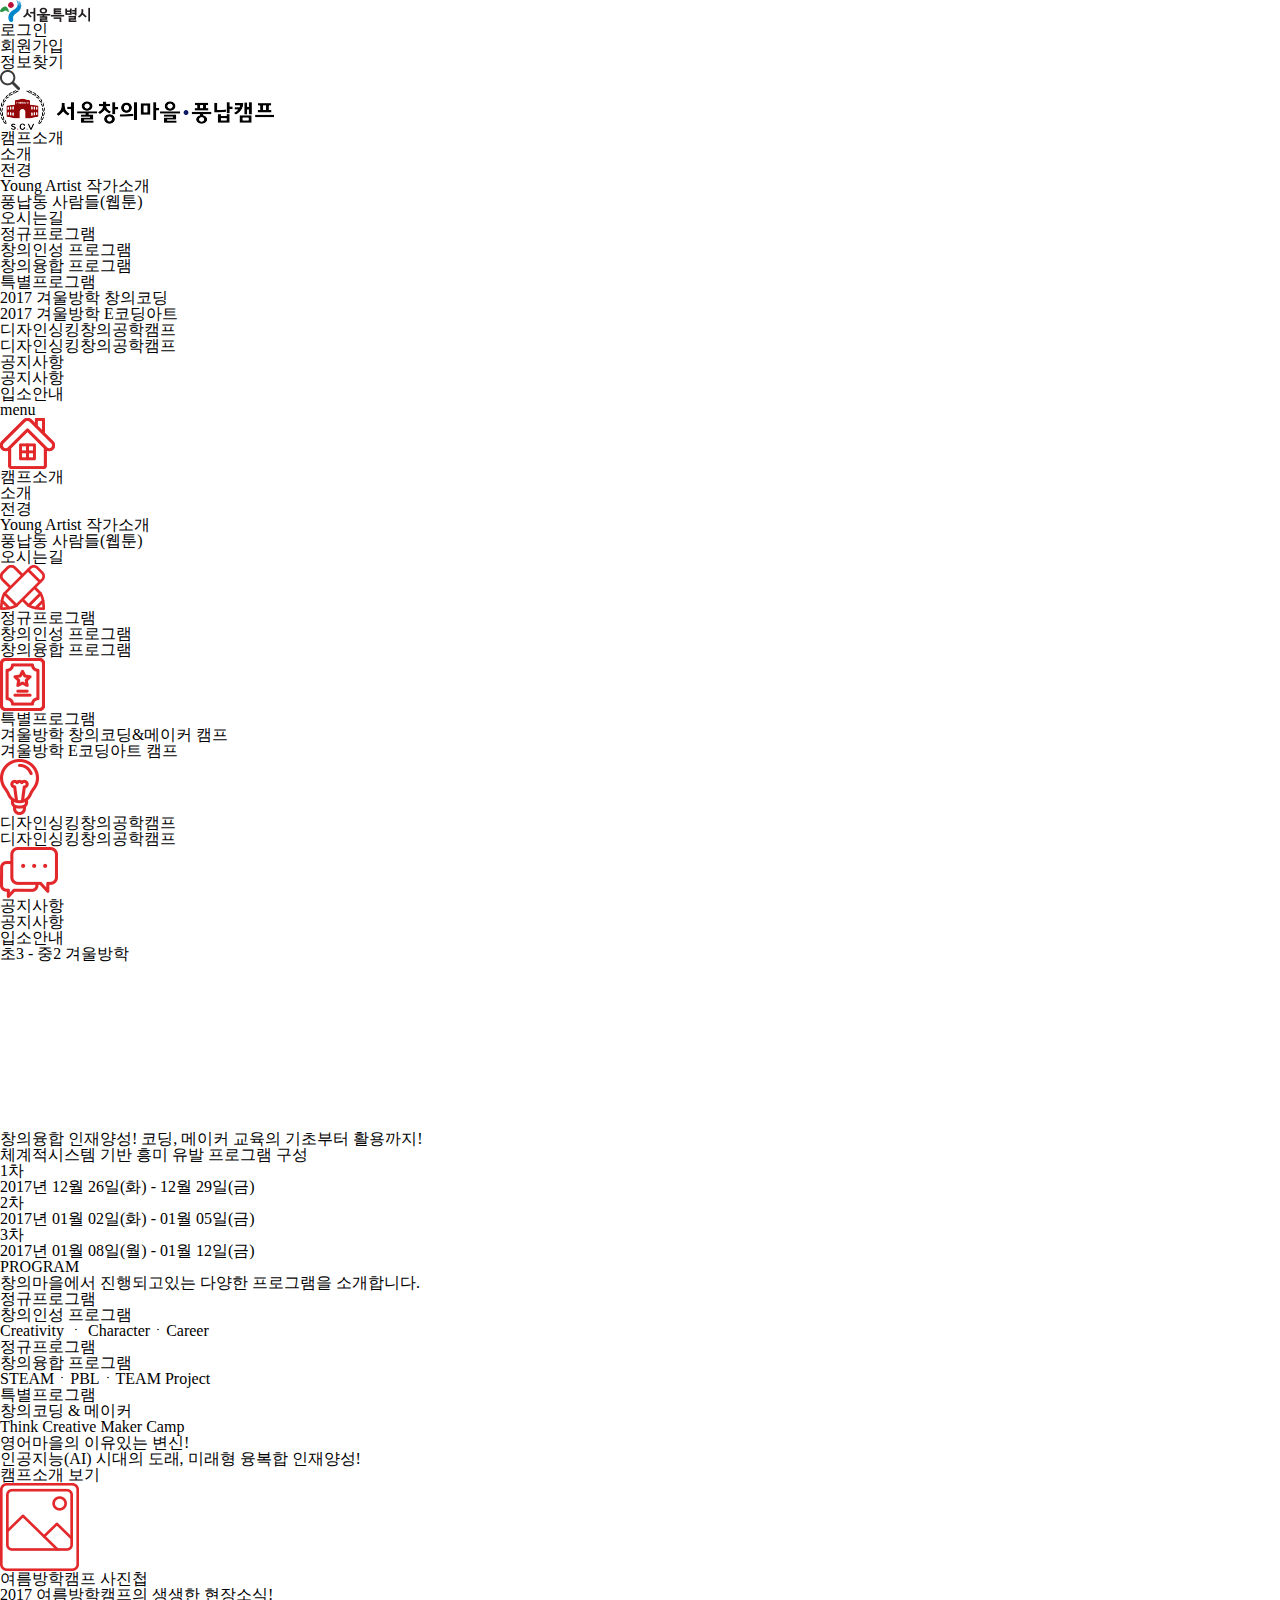
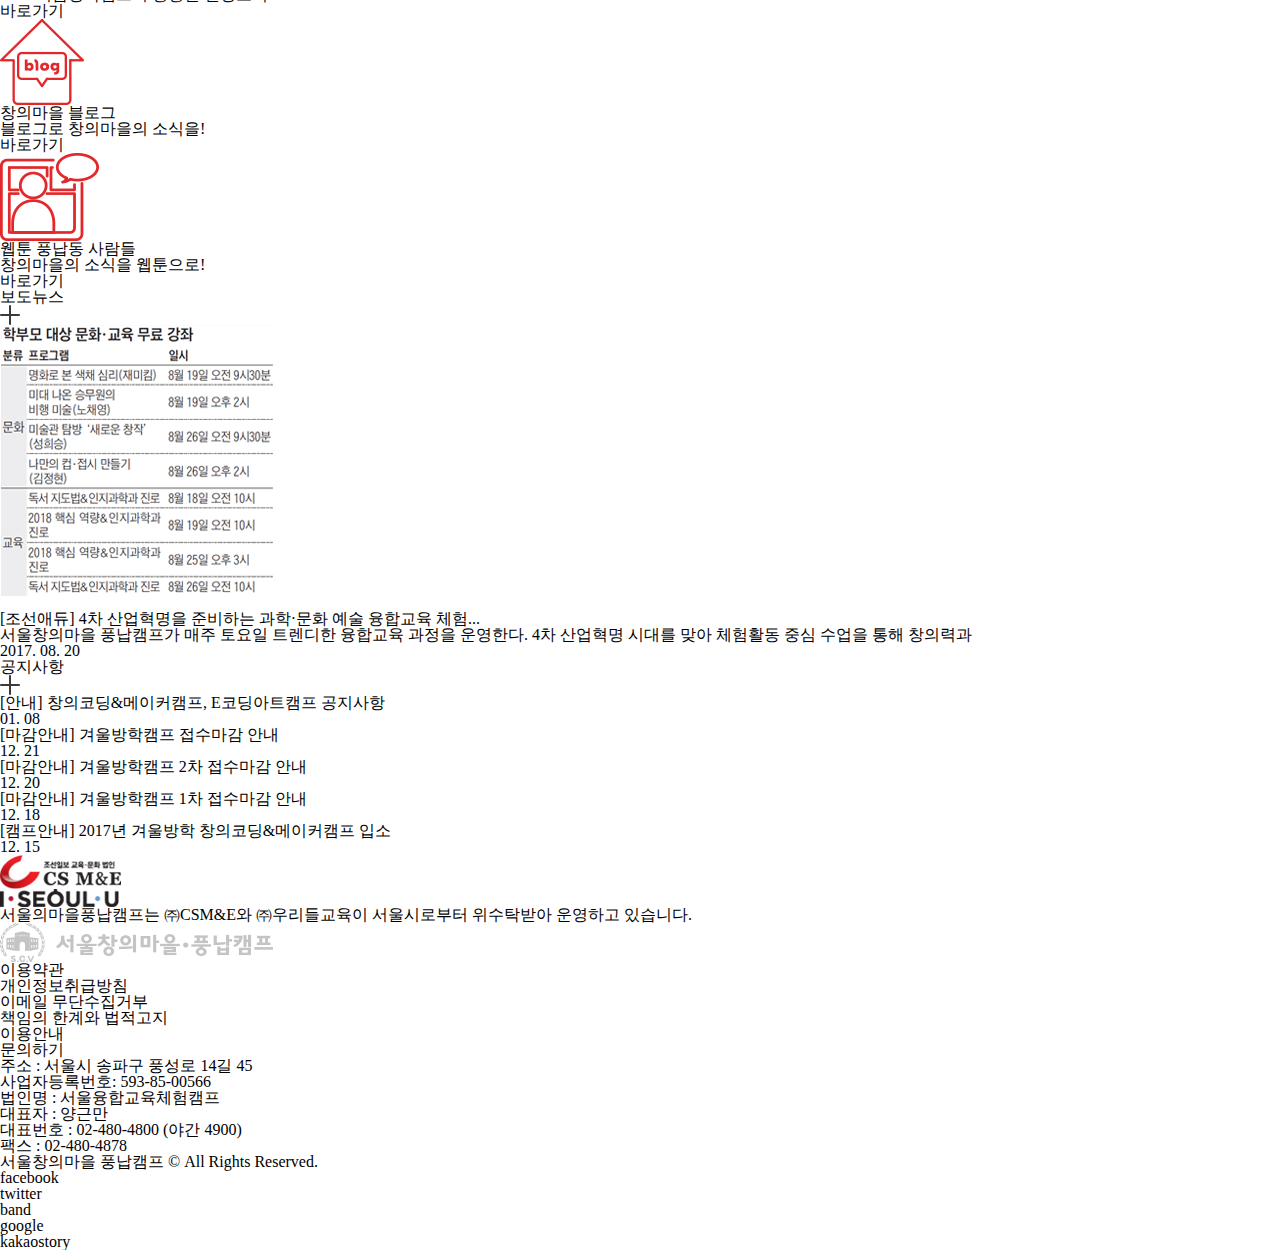
==== commit 31e1ef19: "Add files via upload" ====
--- a/index.html
+++ b/index.html
@@ -39,9 +39,9 @@
                     <nav class="gnb">
                         <ul class="clearfix">
                             <li class="gnb_menu">
-                                <a href="gnb1_intro.html">캠프소개</a>
+                                <a href="gnb1_intro_1.html">캠프소개</a>
                                 <ul class="smenu">
-                                    <li><a href="#">소개</a></li>
+                                    <li><a href="gnb1_intro_1.html">소개</a></li>
                                     <li><a href="#">전경</a></li>
                                     <li><a href="#">Young Artist 작가소개</a></li>
                                     <li><a href="#">풍납동 사람들(웹툰)</a></li>
@@ -49,9 +49,9 @@
                                 </ul>
                             </li>
                             <li class="gnb_menu">
-                                <a href="#">정규프로그램</a>
+                                <a href="gnb2_character_1.html">정규프로그램</a>
                                 <ul class="smenu">
-                                    <li><a href="gnb2_characterPro.html">창의인성 프로그램</a></li>
+                                    <li><a href="gnb2_character_1.html">창의인성 프로그램</a></li>
                                     <li><a href="#">창의융합 프로그램</a></li>
                                 </ul>
                             </li>
@@ -83,8 +83,8 @@
                     <li class="ham_menu1">
                         <p class="icon"><img src="images/ham_icon1.gif"></p>
                         <ul>
-                            <li class="tit">캠프소개</li>
-                            <li><a href="#">소개</a></li>
+                            <li class="tit"><a href="gnb1_intro_1.html">캠프소개</a></li>
+                            <li><a href="gnb1_intro_1.html">소개</a></li>
                             <li><a href="#">전경</a></li>
                             <li><a href="#">Young Artist 작가소개</a></li>
                             <li><a href="#">풍납동 사람들(웹툰)</a></li>
@@ -95,7 +95,7 @@
                         <p class="icon"><img src="images/ham_icon2.gif"></p>
                         <ul>
                             <li class="tit">정규프로그램</li>
-                            <li><a href="gnb2_characterPro.html">창의인성 프로그램</a></li>
+                            <li><a href="gnb2_character_1.html">창의인성 프로그램</a></li>
                             <li><a href="#">창의융합 프로그램</a></li>
                         </ul>
                     </li>
@@ -164,7 +164,7 @@
                     <p class="desc">창의마을에서 진행되고있는 다양한 프로그램을 소개합니다.</p>
                     <ul class="con clearfix">
                         <li class="con1">
-                            <a href="gnb2_characterPro.html">
+                            <a href="gnb2_character_1.html">
                                 <p class="sub_tit">정규프로그램</p>
                                 <dl class="tit">
                                     <dt>창의인성 프로그램</dt>
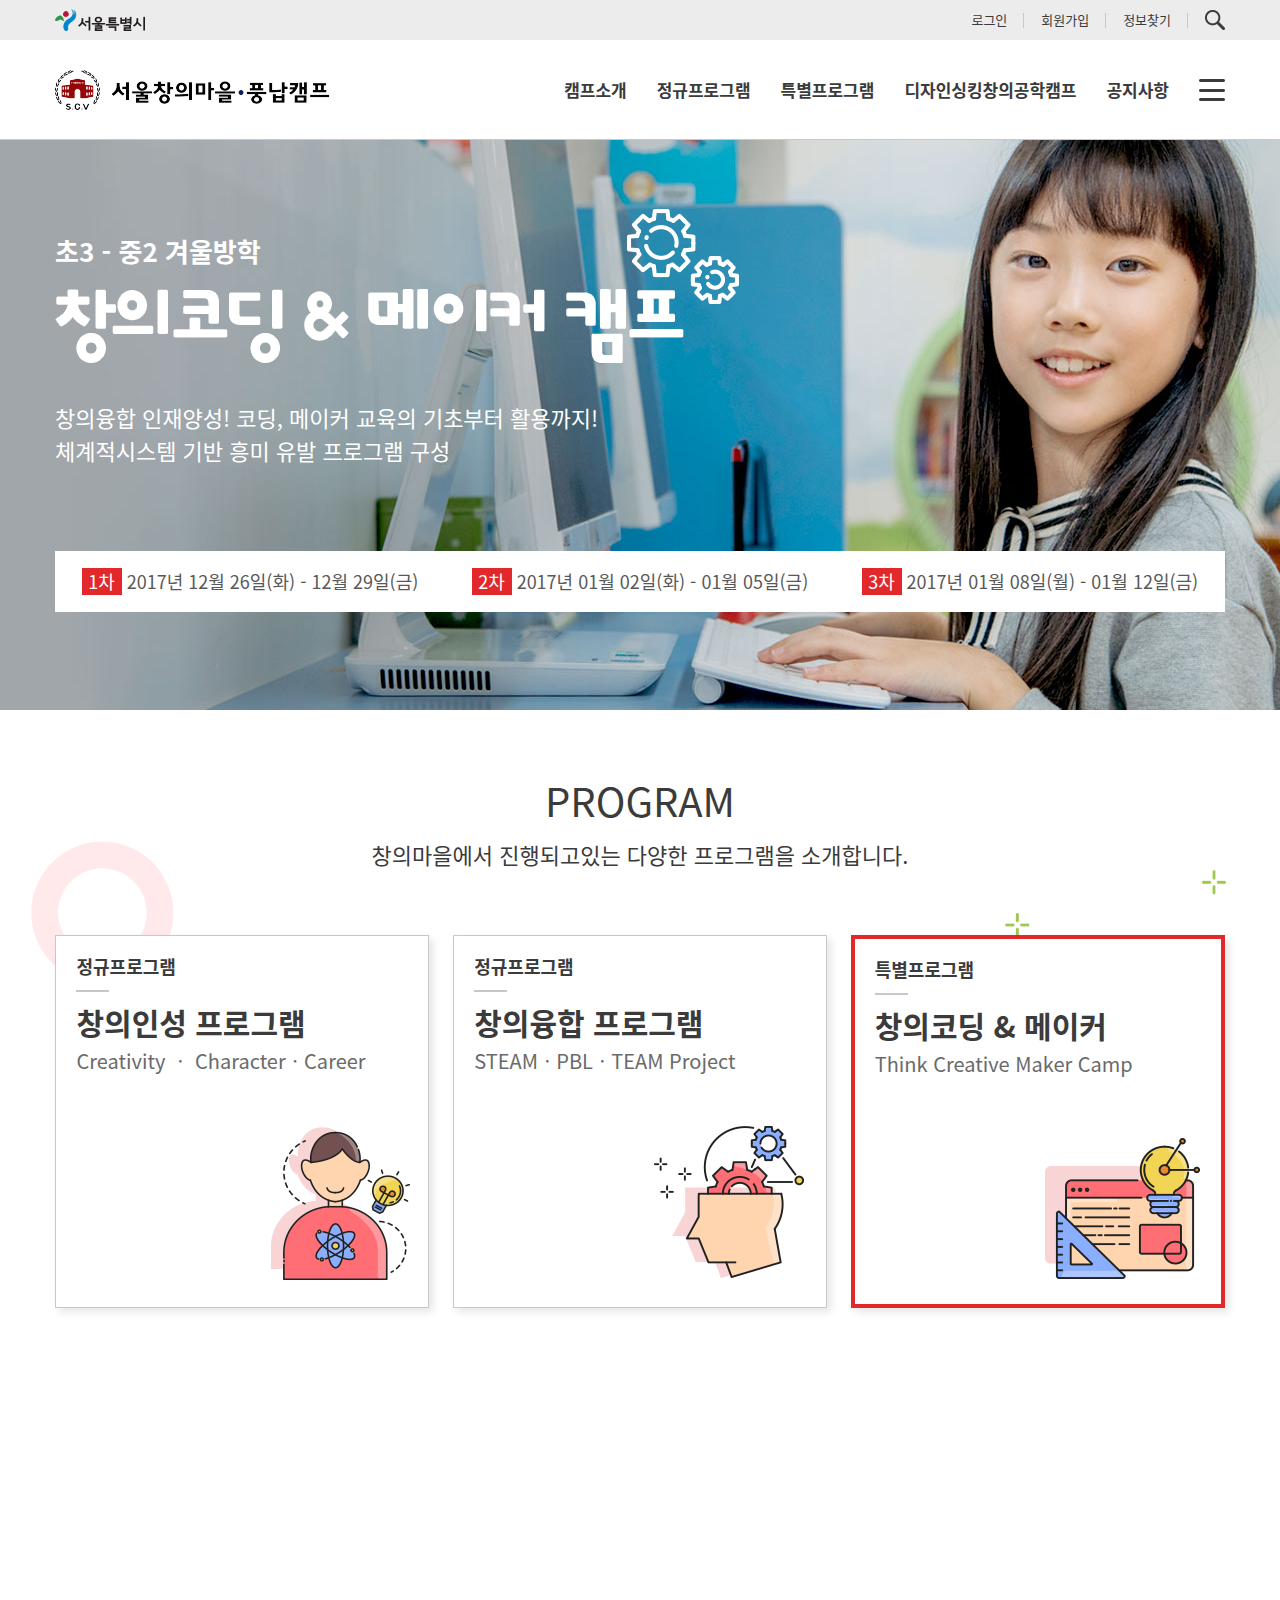
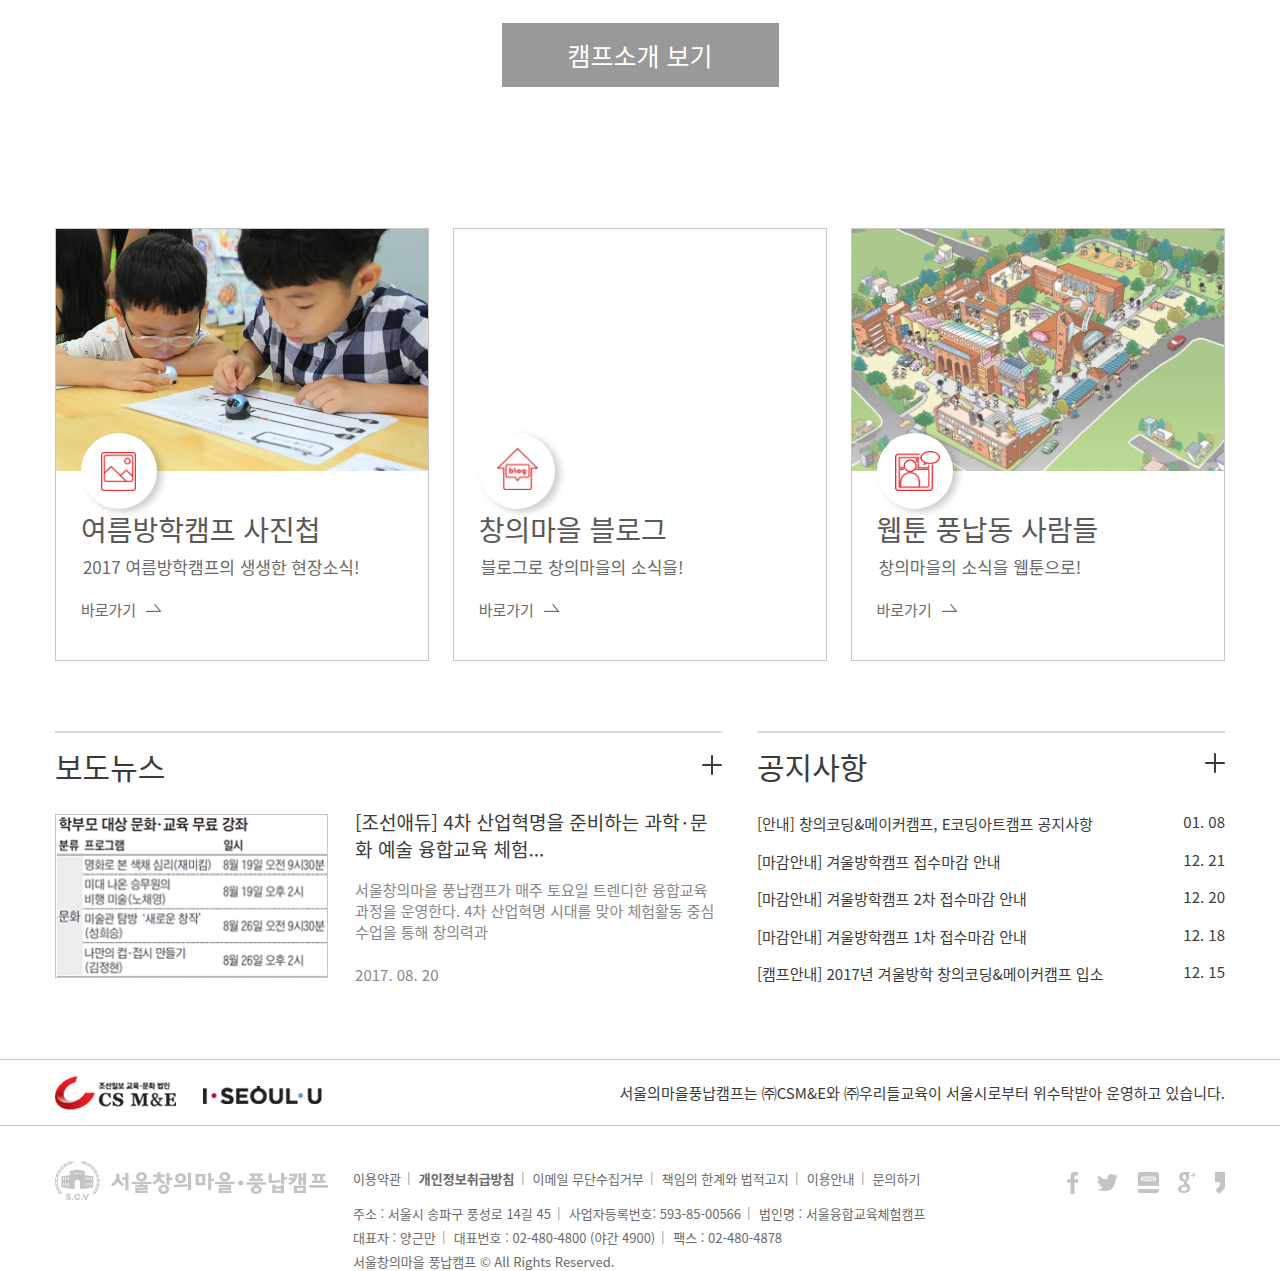
==== commit 3fa1f920: "Add files via upload" ====
--- a/index.html
+++ b/index.html
@@ -11,7 +11,6 @@
         <script src="js/jquery-3.1.1.min.js"></script>
         <script src="js/plugin/jquery.bxslider/jquery.bxslider.js"></script>
         <script src="js/common.js"></script>
-        <script src="css/main.css"></script>
     </head>
     <body>
        <!--------------header--------------->
--- a/css/common.css
+++ b/css/common.css
@@ -0,0 +1,322 @@
+html{
+    font-size:62.5%;
+}
+body{
+    font-size: 2.2rem;
+    font-family:"Noto Sans CJK KR";
+    font-weight:300;
+    color:#3b3b3b
+}
+.wrapper{
+    max-width: 1170px;
+    position: relative;
+    margin: 0 auto
+}
+.blank{
+    padding: 70px 0
+}
+.clearfix::after{
+    content: "";
+    display: block;
+    clear: both;
+}
+/***************header******************/
+#header{
+    height: 140px;
+    width: 100%;
+    border-bottom: 1px solid #c8c8c8;
+    box-sizing: border-box
+}
+#header .top_bar{
+    height: 40px;
+    background-color:#ececec;
+    font-size: 1.3rem;
+    overflow: hidden
+}
+#header .top_bar .logo{
+    float: left;
+    padding-top:9px
+}
+#header .top_bar .lnb{
+    float: right;
+}
+#header .top_bar .lnb .top_menu li{
+    float: left;
+    background-image:url(../images/bar.gif);
+    background-repeat: no-repeat;
+    background-position: right center;
+    padding:0 17px;
+}
+#header .top_bar .lnb .top_menu .typo{
+    line-height: 40px
+}
+#header .top_bar .lnb .top_menu .icon{
+    padding-top: 10px;
+    background-image:none;
+    padding-right: 0   
+}
+#header .header_con{
+    height: 100px;
+    font-size: 1.7rem;
+    font-weight: 500;
+    position: relative;
+}
+#header .header_con .logo{
+    float: left;
+    padding: 30px 0;
+}
+#header .header_con .gnb_bar{
+    float: right
+}
+#header .header_con .gnb_bar .gnb{
+    float:left;
+    position: relative;
+    line-height: 100px;
+}
+#header .header_con .gnb_bar .gnb>ul .gnb_menu{
+    float: left;
+    margin-right: 30px;
+}
+#header .header_con .gnb_bar .gnb>ul .gnb_menu:hover>a{
+    color:#e2282b
+}
+#header .header_con .gnb_bar .gnb>ul>li:last-child .smenu{
+    right:30px
+}
+#header .header_con .gnb_bar .gnb ul .gnb_menu .smenu{
+    font-size: 1.4rem;
+    position: absolute;
+    top:100px;
+    z-index: 200;
+    line-height: 40px;
+    background-color: #fff;
+    padding: 0 10px;
+    width: 200px;
+    box-sizing: border-box;
+    box-shadow: 0px 6px 7px rgba(0,0,0,0.1);
+    border: 1px solid #d8d8d8;
+    visibility: hidden;
+    opacity: 0;
+    transition: 0.3s ease-in-out;
+    display: none
+}
+#header .header_con .gnb_bar .gnb ul .gnb_menu:hover .smenu{
+    display:block;
+    visibility: visible;
+    opacity: 1
+}
+#header .header_con .gnb_bar .gnb ul .gnb_menu>a{
+    font-weight: 600;
+    display: inline-block
+}
+#header .header_con .gnb_bar .gnb ul .gnb_menu>a::after{
+    content: '';
+    display: none;
+    background-color:#e2282b;
+    width: 100%;
+    height: 3px;
+    margin: -3px 0;
+}
+#header .header_con .gnb_bar .gnb ul .gnb_menu:hover>a::after{
+    content: '';
+    display: block;
+    background-color:#e2282b;
+    width: 100%;
+    height: 3px;
+    margin: -3px 0;
+}
+#header .header_con .gnb_bar .gnb ul .gnb_menu .smenu li a{
+    display: inline-block;
+    width: 100%
+}
+#header .header_con .gnb_bar .gnb>ul>li .smenu li:hover>a{
+    color:#c3c3c3
+}
+#header .header_con .gnb_bar .gnb_btn{
+    float: right;
+    margin-top: 39px;
+    cursor: pointer;
+    text-indent: -9999px;
+    background-image: url(../images/header_ham.gif);
+    width: 26px;
+    height: 22px;
+    background-position: center;
+}
+#header .header_con .gnb_bar .gnb_btn:hover{
+    background-image: url(../images/header_ham_hover.gif);
+}
+#header .header_con .gnb_bar .gnb_btn.x{
+    background-image: url(../images/header_ham_x.gif);
+}
+#header .header_con .ham_menu{
+    width: 100%;
+    height: 300px;
+    background-color: #fff;
+    position: absolute;
+    top:100px;
+    left: 0;
+    z-index: 100;
+    font-size: 0;
+    display: none
+}
+#header .header_con .ham_menu>li{
+    display: inline-block;
+    text-align: center;
+    width: 20%;
+    font-size: 1.4rem;
+    border-left: 1px solid #c8c8c8;
+    box-sizing: border-box;
+    vertical-align: top;
+    height: 100%;
+    background-repeat: no-repeat;
+}
+#header .header_con .ham_menu .ham_menu1{
+    padding-top: 30px;
+    border: none
+}
+#header .header_con .ham_menu .ham_menu2{
+    padding-top: 36px
+}
+#header .header_con .ham_menu .ham_menu3{
+    padding-top: 28px
+}
+#header .header_con .ham_menu .ham_menu4{
+    padding-top: 25px
+}
+#header .header_con .ham_menu .ham_menu5{
+    padding-top: 31px;
+}
+#header .header_con .ham_menu>li>ul>li{
+    margin-bottom: 12px
+}
+#header .header_con .ham_menu>li>ul>li a:hover{
+    color:#c8c8c8
+}
+#header .header_con .ham_menu>li>ul .tit{
+    font-size: 1.8rem;
+    color: #e2282b;
+    font-weight: 600;
+    margin: 25px 0
+}
+/***************footer*******************/
+#footer .top{
+    border-top: 1px solid #c8c8c8;
+    border-bottom: 1px solid #c8c8c8;
+    height: 65px
+}
+#footer .top .wrapper .logo{
+    float: left;
+    padding-top:16px;
+    width: 267px
+}
+#footer .top .wrapper .logo .logo1{
+    float: left;
+    margin-right: 10%;
+}
+#footer .top .wrapper .logo .logo2{
+    float: left;
+    padding-top:10px
+}
+#footer .top .wrapper .logo img{
+    display: block
+}
+#footer .top .wrapper .desc{
+    float: right;
+    font-size: 1.5rem;
+    line-height: 65px
+}
+#footer .logo{
+    float: left
+}
+#footer .bottom{
+    margin-top: 35px;
+    margin-bottom: 35px;
+    position: relative
+}
+#footer .bottom .logo{
+    margin-right: 25px
+}
+#footer .foot_desc{
+    float: left;
+    font-size: 1.3rem;
+    color:#6a6a6a;
+}
+#footer .foot_desc .foot_gnb{
+    margin-top: 11px;
+    padding-bottom: 35px;
+}
+#footer .foot_desc li{
+    float: left;
+    background-image: url(../images/foot_Bar.gif);
+    background-repeat: no-repeat;
+    background-position: right center;
+    padding: 0 9px;
+}
+#footer .foot_desc li:first-child{
+    padding-left: 0
+}
+#footer .foot_desc li:last-child{
+    background-image: none;
+    padding-right: 0
+}
+#footer .foot_desc .foot_gnb li strong{
+    font-weight: 900
+}
+#footer .foot_desc .information li{
+    margin-bottom: 11px
+}
+#footer .sns{
+    position: absolute;
+    right: 0;
+    top: 11px;
+}
+#footer .sns li{
+    margin-left:13px;
+    display: inline-block;
+    text-indent: -9999px;
+    background-repeat: no-repeat;
+    background-position:center ;
+    height: 22px
+}
+#footer .sns .sns1{
+    background-image: url(../images/footer_icon1.gif);
+    width: 11px;
+}
+#footer .sns .sns1:hover{
+    background-image: url(../images/footer_icon1_hover.gif);
+}
+#footer .sns .sns2{
+    background-image: url(../images/footer_icon2.gif);
+    width: 21px;
+}
+#footer .sns .sns2:hover{
+    background-image: url(../images/footer_icon2_hover.gif);
+}
+#footer .sns .sns3{
+    background-image: url(../images/footer_icon3.gif);
+    width: 21px;
+}
+#footer .sns .sns3:hover{
+    background-image: url(../images/footer_icon3_hover.gif);
+}
+#footer .sns .sns4{
+    background-image: url(../images/footer_icon4.gif);
+    width: 18px;
+}
+#footer .sns .sns4:hover{
+    background-image: url(../images/footer_icon4_hover.gif);
+}
+#footer .sns .sns5{
+    background-image: url(../images/footer_icon5.gif);
+    width: 10px;
+}
+#footer .sns .sns5:hover{
+    background-image: url(../images/footer_icon5_hover.gif);
+}
+#footer .sns li a{
+    display:block;
+    text-align: -9999px;
+}
+#footer .sns li:first-child{
+    margin-left: 0 
+}
--- a/css/main.css
+++ b/css/main.css
@@ -0,0 +1,845 @@
+/**********************visual**************************/
+#visual{
+    background-image: url(../images/visual01.jpg);
+    background-position: center;
+    background-size: cover;
+    height: 570px;
+    width: 100%;
+    color:#fff;
+    display: table;
+    overflow: hidden;
+    table-layout: fixed
+}
+#visual .con{
+    display: table-cell;
+    vertical-align: middle;
+}
+#visual .con .sub_tit{
+    font-size: 2.6rem;
+    font-weight: 600;
+    margin-bottom: 25px
+}
+#visual .con .tit{
+    display: inline-block;
+    position: relative
+}
+#visual .con .tit .main_tit{
+    margin-bottom: 38px
+}
+#visual .con .tit .icon{
+    position: absolute;
+    right:-55px;top:-80px
+}
+#visual .con .main_desc{
+    line-height: 1.5;
+    margin-bottom: 84px
+}
+#visual .con .date_list{
+    font-size: 1.8rem;
+    width: 100%;
+    text-align: center;
+}
+#visual .con .date_list li{
+    width: 33.33%;
+    float: left;
+    background-color: #fff;
+    height: 61px;
+    line-height: 61px
+}
+#visual .con .date_list li .date{
+    display: inline-block;
+    background-color:#e2282b;
+    width: 40px;
+    height: 27px;
+    line-height: 27px;
+}
+#visual .con .date_list li .desc{
+    display: inline-block;
+    color: #595959
+}
+/***************program*******************/
+#container .program{
+    background-image: url(../images/programBg1.jpg);
+    background-size: 100%;
+    background-position: center;
+    background-size:contain
+}
+#container .program .wrapper>.tit,
+#container .program .desc{
+    font-size: 4rem;
+    font-weight: 500;
+    margin-bottom: 23px;
+    text-align: center
+}
+#container .program .desc{
+    font-size: 2.2rem;
+    margin-bottom: 70px
+}
+#container .program .con{
+    width: 100%
+}
+#container .program .con li{
+    float: left;
+    width:32%;
+    height: 373px;
+    border: 1px solid #c8c8c8;
+    box-sizing: border-box;
+    margin-right:2%;
+    box-shadow: 4px 4px 8px rgba(0,0,0,0.1);
+    background-color: #fff;
+}
+#container .program .con li:last-child{
+    border: 4px solid #e2282b;
+}
+#container .program .con li .sub_tit{
+    font-size: 1.8rem;
+    font-weight: 600;
+}
+#container .program .con li .sub_tit::after{
+    content: '';
+    display: block;
+    background-color: #c8c8c8;
+    width: 33px;
+    height: 2px;
+    margin: 15px 0
+}
+#container .program .con li .tit dt{
+    font-size: 3rem;
+    font-weight: 600;
+    margin-bottom: 14px
+}
+#container .program .con li .tit dd{
+    font-size: 2rem;
+    color:#6a6a6a
+}
+#container .program .con li a{
+    padding-top: 21px;
+    padding-left: 5.5%;
+    height: 373px;
+    display: block;
+    box-sizing: border-box;
+}
+#container .program .con .con1{
+    background-image:url(../images/program_icon1.jpg);
+    background-repeat: no-repeat;
+    background-position: 92% 191px;
+}
+#container .program .con .con2{
+    background-image:url(../images/program_icon2.jpg);
+    background-repeat: no-repeat;
+    background-position: 90% 190px
+}
+#container .program .con .con3{
+    margin-right: 0;
+    background-image:url(../images/program_icon3.jpg);
+    background-repeat: no-repeat;
+    background-position: 90% 199px
+}
+/**************인트로*********************/
+#container .intro{
+    height: 380px;
+    background-image:url(../images/intro_bg.jpg);
+    background-position: center;
+    background-attachment: fixed;
+    background-size: cover;
+    color:#fff;
+    text-align: center;
+    width: 100%;
+    display: table
+}
+#container .intro .con {
+    display: table-cell;
+    vertical-align: middle
+}
+#container .intro .con .tit{
+    font-size: 4rem;
+    margin-bottom: 66px;
+    line-height: 1.5;
+    margin-top: -13px;
+}
+#container .intro .con .btn{
+    font-size: 2.5rem;
+    border: 1px solid #fff;
+    width: 277px;
+    height: 64px;
+    margin: 0 auto;
+    line-height: 64px
+}
+#container .intro .con .btn a{
+    display: block;
+    background-color: rgba(0,0,0,0.4);
+}
+/**************shortcut******************/
+#container .shortcut .box{
+    overflow: hidden;
+    width: 100%
+}
+#container .shortcut .box li{
+    width: 32%;
+    height: 433px;
+    float: left;
+    margin-right: 2%;
+    border: 1px solid #c8c8c8;
+    position: relative;
+    box-sizing: border-box;
+    overflow: hidden
+}
+#container .shortcut .box li a{
+    display:block;
+    height: 433px;
+}
+#container .shortcut .box .box3{
+    margin-right: 0
+}
+#container .shortcut .box li a .photo{
+    transition: all 0.5s;
+    background-position:center ;
+    background-size: cover;
+    width: 100%;
+    height: 242px;
+    background-position: center
+}
+#container .shortcut .box li:hover a .photo{
+    transform: scale(1.1)
+}
+#container .shortcut .box li a .photo1 {
+    background-image: url(../images/box1_img.jpg)
+}
+#container .shortcut .box li a .photo2 {
+    background-image: url(../images/box2_img.jpg)
+}
+#container .shortcut .box li a .photo3 {
+    background-image: url(../images/box3_img.jpg)
+}
+#container .shortcut .box li a .icon{
+    position: absolute;
+    top:204px;
+    left: 6.7%;
+    background-color: #fff;
+    width: 76px;height: 76px;
+    border-radius: 50%;
+    box-shadow: 5px 3px 7px rgba(0,0,0,0.2) 
+}
+#container .shortcut .box .box1 a .icon img{
+    margin-left: 20px;
+    margin-top: 19px;
+    width: 35px;
+}
+#container .shortcut .box .box2 a .icon img{
+    margin-left: 18px;
+    margin-top: 15px;
+    width: 41px;
+}
+#container .shortcut .box .box3 a .icon img{
+    margin-left: 18px;
+    margin-top: 18px;
+    width: 45px;
+}
+#container .shortcut .box li a .text{
+    margin-left: 6.7%;
+    color:#6a6a6a;
+    display: inline-block;
+    height: 190px;
+    display: table
+}
+#container .shortcut .box li a .table{
+    display: table-cell;
+    vertical-align: middle
+}
+#container .shortcut .box li a .text .tit{
+    font-size: 2.8rem;
+    font-weight: 500;
+    color:#595959;
+}
+#container .shortcut .box li a .text .tit .table{
+    display: table-cell;
+    vertical-align: middle
+}
+#container .shortcut .box li a .text .desc{
+    margin-top: 15px;
+    margin-bottom: 20px;
+    font-size: 1.7rem;
+    margin-left: 2px
+}
+#container .shortcut .box li a .text .btn{
+    font-size: 1.5rem;
+    background-image: url(../images/box_arr.gif);
+    background-repeat: no-repeat;
+    background-position: 65px 2px;
+    display: inline-block;
+    padding-right: 25px
+}
+/*************news_notic****************/
+#container .con4 .tit{
+    font-size: 3rem;
+    margin-top: 18px;
+    margin-bottom: 33px;
+    float: left;
+}
+#container .con4 .btn{
+    float: right;
+    margin-top: 20px
+}
+#container .con4 .btn:hover{
+    float: right;
+    margin-top: 20px
+}
+#container .con4 .news::before,
+#container .con4 .notice::before{
+    content: "";
+    width: 100%;
+    height: 2px;
+    background-color: #dcdcdc;
+    display: block;
+    position: relative
+}
+#container .con4 .news{
+    width:57%;
+    float: left;
+}
+#container .con4 .news .bottom a{
+    width: 100%;
+    display: inline-block
+}
+#container .con4 .news .bottom a .image{
+    float: left;
+    width: 41%;height: 164px;
+    border: 1px solid #c8c8c8;
+    box-sizing: border-box;
+    overflow: hidden
+}
+#container .con4 .news .bottom a .image img{
+    display: block;
+    width: 100%
+}
+#container .con4 .news .bottom a .text{
+    float: right;
+    width: 55%
+}
+#container .con4 .news .bottom a .text .stit{
+    font-weight: 400;
+    font-size: 1.9rem;
+    line-height: 1.4;
+    margin-top: -5px;
+    text-overflow: ellipsis;
+    overflow: hidden;
+}
+#container .con4 .news .bottom a .text .desc{
+    margin-top:17px;
+    margin-bottom:25px;
+    font-size: 1.5rem;
+    line-height: 1.4;
+    font-weight: 500;
+    color:#878787;
+    height: 63px;
+    overflow: hidden
+}
+#container .con4 .news .bottom a .text .date{
+    font-size: 1.5rem;
+    color:#878787
+}
+#container .con4 .notice{
+    width: 40%;
+    float: right;
+    font-size: 1.5rem;
+    margin-bottom: 75px
+}
+#container .con4 .notice .bottom ul li a .desc{
+    float: left;
+    width: 90%;
+    text-overflow: ellipsis;
+    white-space: nowrap;
+    margin-bottom: 18px;
+    overflow: hidden;
+    line-height: 1.3;
+}
+#container .con4 .notice .bottom ul li:last-child a .desc{
+    margin-bottom: 0
+}
+#container .con4 .notice .bottom ul li a .date{
+    float: right;
+}
+
+
+/**********pc*********/
+@media screen and (max-width: 1200px) {
+    .wrapper{
+        width: 96%;
+        margin: 0 auto
+    }
+    #visual .con .date_list{
+        font-size: 1.6rem;
+    }
+    #container .program{
+        background-image: url(../images/programBg2.jpg);
+        background-size: cover
+    }
+    #footer .bottom .logo{
+        width: 100%
+    }
+}
+@media screen and (max-width:1150px) and (min-width: 1023px) {
+    #header .header_con .gnb_bar .gnb>ul .gnb_menu{
+        margin-right: 25px;
+    }
+}
+
+/******************피시-테블렛******************/
+@media screen and (max-width: 1024px) {
+    html{
+        font-size:50%;
+    }
+    #header{
+        height: 70px;
+        width: 100%
+    }
+    #header .top_bar{
+        display: none
+    }
+    #header .header_con .gnb_bar .gnb{
+        display: none
+    }
+    #header .header_con .logo{
+        padding: 15px 0;
+    }
+    #header .header_con .gnb_bar .gnb_btn{
+        margin-top: 24px;
+    }
+    #visual{
+        background-image: url(../images/visual_01_small.jpg);
+        height: 500px
+    }
+    #visual .con{
+        text-align: center
+    }
+    #visual .con .tit .sub_tit{
+        margin-bottom: 20px
+    }
+    #visual .con .tit .main_tit{
+        margin-bottom: 26px;
+    }
+    #visual .con .tit .main_tit img{
+        width: 580px
+    }
+    #visual .con .tit .icon{
+        right:-50px;top:-65px;
+    }
+    #visual .con .tit .icon img{
+        width: 80%
+    }
+    #visual .con .main_desc{
+        margin-bottom: 50px
+    }
+    #visual .con .date_list{
+        font-size:1.9rem;
+    }
+    #visual .con .date_list li{
+        width: 50%;
+        float:none;
+        height: 45px;
+        line-height: 45px;
+        margin: auto
+    }
+    #container .program .con li{
+        height: 323px;
+        background-size: 120px
+    }
+    #container .program .con li a{
+        height: 323px;
+    }
+    #container .program .con .con1{
+        background-position: 90% 170px;
+    }
+    #container .program .con .con2{
+        background-repeat: no-repeat;
+        background-position: 90% 170px
+    }
+    #container .program .con .con3{
+        background-repeat: no-repeat;
+        background-position: 90% 179px
+    }
+    #container .intro{
+        background-attachment: scroll
+    }
+    #container .shortcut .box li{
+        height: 363px;
+    }
+    #container .shortcut .box li a .photo{
+        height: 192px;
+    }
+    #container .shortcut .box li a .icon{
+        top:155px;
+        left: 5%
+    }
+    #container .shortcut .box li a .text{
+        margin-left: 5%;
+        height: 170px
+    }
+    #container .shortcut .box li a .text .btn{
+        background-position: 55px 2px;
+        padding-right: 30px
+    }
+    #container .con4 .news .bottom a .text .stit{
+        font-size: 2.3rem;
+        /***********************임시*************************/
+        overflow: hidden;
+        height: 46px
+    }
+    #container .con4 .news .bottom a .text .desc{
+        margin-top:14px;
+        margin-bottom:20px;
+        font-size: 1.9rem;
+        height: auto
+    }
+    #container .con4 .news .bottom a .text .date,
+    #container .con4 .notice .bottom ul li a .desc,
+    #container .con4 .notice .bottom ul li a .date{
+        font-size:1.9rem;
+    }
+    #container .con4 .notice .bottom ul li a .desc{
+        width: 80%
+    }
+    #footer .top .wrapper .logo{
+        float: left;
+        padding-top:16px;
+        width:27%
+    }
+    #footer .top .wrapper .logo .logo1{
+        margin-right: 7%;
+        width: 46%
+    }
+    #footer .top .wrapper .logo .logo2{
+        padding-top:10px;
+        width: 46%
+    }
+    #footer .top .wrapper .logo li img{
+        width: 100%
+    }
+    #footer .foot_desc{
+        font-size: 1.6rem;
+    }
+    #footer .foot_desc .information li{
+        margin-bottom: 8px
+    }
+    #footer .bottom .foot_desc .foot_gnb{
+        line-height: 1.5;
+        margin-bottom: 13px
+    }
+    
+}
+/*************테블렛-스마트폰*********/
+@media screen and (max-width: 768px) {
+    html{
+        font-size: 48%;
+    }
+    #visual{
+        height: 400px;
+    }
+    #visual .con .sub_tit{
+        margin-bottom: 15px
+    }
+    #visual .con .tit .main_tit{
+        margin-bottom: 20px;
+    }
+    #visual .con .tit .main_tit img{
+        width: 500px
+    }
+    #visual .con .tit .icon{
+        right:-52px;top:-50px;
+    }
+    #visual .con .tit .icon img{
+        width: 61%
+    }
+    #visual .con .main_desc{
+        margin-bottom: 30px
+    }
+    #visual .con .date_list li{
+        width: 65%;
+        height: 35px;
+        line-height: 35px
+    }
+    #visual .con .date_list li .date{
+        width: 32px;
+        height: 25px;
+        line-height: 25px
+    }
+    #container .program .con li{
+        width:100%;
+        height: 200px;
+        margin-bottom: 25px;
+        display: table
+    }
+    #container .program .con li a{
+        display: table-cell;
+        vertical-align: middle;
+        padding-left: 3.5%;
+        height: 200px;
+        padding-top: 0;
+    }
+    #container .program .con li .sub_tit{
+        font-size: 1.9rem;
+    }
+    #container .program .con li .sub_tit::after{
+        margin-top: 15px;
+        margin-bottom: 12px;
+    }
+    #container .program .con li .tit dt{
+       font-size: 3.8rem;
+        font-weight: 600;
+        margin-bottom: 15px
+    }
+    #container .program .con li .tit dd{
+        font-size: 2.4rem;
+        margin-left: 2px
+    }
+    #container .program .con .con1{
+        background-position: 92% center;
+    }
+    #container .program .con .con2{
+        background-position: 90% center
+    }
+    #container .program .con .con3{
+        margin-right: 0;
+        background-position: 90% center
+    }
+    #container .intro .con .btn{
+        width: 227px;
+        height: 54px;;
+        line-height: 54px
+    }
+    #container .shortcut .box li{
+        width: 100%;
+        height: 310px;
+        margin-bottom: 30px;
+    }
+    #container .shortcut .box li a{
+        display: inline-block;
+        width: 100%
+    }
+    #container .shortcut .box .box3{
+        margin-bottom: 0
+    }
+    #container .shortcut .box li:hover a .photo{
+        transform: none
+    }
+    #container .shortcut .box li a .icon{
+        position:static;
+        background-color: rgba(255,255,255,0);
+        border-radius:0;
+        box-shadow: none;
+        float: right;
+        margin-right: 3%;
+    }
+    #container .shortcut .box .box1 a .icon img{
+        margin-left:0;
+        margin-top: 24px;
+        width: 80%;
+    }
+    #container .shortcut .box .box2 a .icon img{
+        margin-left: 0;
+        margin-top: 24px;
+        width: 87%;
+    }
+    #container .shortcut .box .box3 a .icon img{
+        margin-left: 0;
+        margin-top: 26px;
+        width: 90%;
+    }
+    #container .shortcut .box li a .text{
+        margin-left: 3%;
+        float: left;
+        width:70%;
+        height: 118px
+    }
+    #container .shortcut .box li a .text .desc{
+        margin-top: 12px;
+        margin-bottom: 20px;
+        font-size: 2rem
+    }
+    #container .shortcut .box li a .text .btn{
+        background-position: 55px 3px;
+        font-size:1.8rem
+    }
+    #container .con4 .news{
+        width:100%;
+        margin-bottom: 54px
+    }
+    #container .con4 .news .bottom a .text .stit{
+        height: auto;
+    }
+    #container .con4 .notice{
+        width:100%;
+        margin-bottom: 54px
+    }
+    #footer .top{
+        height: auto
+    }
+    #footer .top .wrapper .logo{
+        display: none
+    }
+    #footer .top .wrapper .desc{
+        float: left;
+        font-size: 1.9rem;
+        line-height: 1.5;
+        padding: 15px 0
+    }
+}
+@media screen and (max-width: 575px){
+    #visual .con .tit .main_tit img{
+        width: 400px
+    }
+    #visual .con .tit .icon{
+        right:-54px;top:-50px;
+    }
+    #visual .con .main_desc{
+        font-size: 1.9rem
+    }
+    #container .con4 .news .bottom a .image{
+        display: none
+    }
+    #container .con4 .news .bottom a .text{
+        width: 100%
+    }
+} 
+/*********스마트폰*********/
+@media screen and (max-width: 480px) {
+    html{
+        font-size: 43%
+    }
+    #visual{
+        background-image: url(../images/visual_01_smaller.jpg);
+        height: 350px
+    }
+    #visual .con .sub_tit{
+        font-size: 2.3rem;
+        margin-bottom: 12px
+    }
+    #visual .con .tit .main_tit img{
+        width: 330px
+    }
+    #visual .con .tit .icon{
+        right:-56px;top:-40px;
+    }
+    #visual .con .tit .icon img{
+        width: 47%
+    }
+    #visual .con .date_list li{
+        width: 70%;
+    }
+    #visual .con .date_list li .date{
+        width: 32px;
+        height: 18px;
+        line-height: 18px
+    }
+    #container .program .con .con1{
+        background-size: 23%;
+        background-position: 96% center
+    }
+    #container .program .con .con2{
+        background-size: 23%;
+        background-position: 96% center
+    }
+    #container .program .con .con3{
+        background-size: 23%;
+        background-position: 96% center
+    }
+    ntainer .shortcut .box li a .text .desc{
+        margin-top: 12px;
+        margin-bottom:17px;
+        font-size: 2.1rem;
+    }
+    #container .shortcut .box li a .text .btn{
+        background-position: 53px 3px;
+    }
+    #footer .sns{
+        left: 0;
+        top:210px;
+        margin-bottom: 35px
+    }
+}
+@media screen and (max-width:400px) {
+    html{
+        font-size: 40%
+    }
+    #header .header_con .logo{
+        width:60%;
+        padding: 21px 0;
+    }
+    #header .header_con .logo img{
+        width:100%;
+        display: block
+    }
+    #visual{
+        height: 380px;
+    }
+    #visual .con .tit .main_tit img{
+        width: 280px
+    }
+    #visual .con .tit .icon{
+        right:-55px;top:-32px;
+    }
+    #visual .con .tit .icon img{
+        width: 35%
+    }
+    #visual .con .date_list li{
+        width:85%;
+    }
+    #visual .con .date_list li .date{
+        width: 30px;
+        height: 25px;
+        line-height: 25px
+    }
+    #container .program .con li{
+        height: 150px
+    }
+    #container .program .con li a{
+        height: 150px;
+    }
+    #container .shortcut .box li a .icon{
+        margin-right: -3%;
+    }
+    #container .shortcut .box .box1 a .icon img{
+        margin-top: 29px;
+        width: 69%;
+    }
+    #container .shortcut .box .box2 a .icon img{
+        margin-top: 29px;
+        width: 76%;
+    }
+    #container .shortcut .box .box3 a .icon img{
+        margin-top: 28px;
+        width: 79%;
+    }
+    #container .shortcut .box li a .text .btn{
+        background-position: 48px 2px;
+        background-size:14px
+     }
+    #footer .sns{
+        left: 0;
+        top:210px;
+        margin-bottom: 35px
+    }
+}
+
+
+
+
+
+
+
+
+
+
+
+
+
+
+
+
+
+
+
+
+
+
+
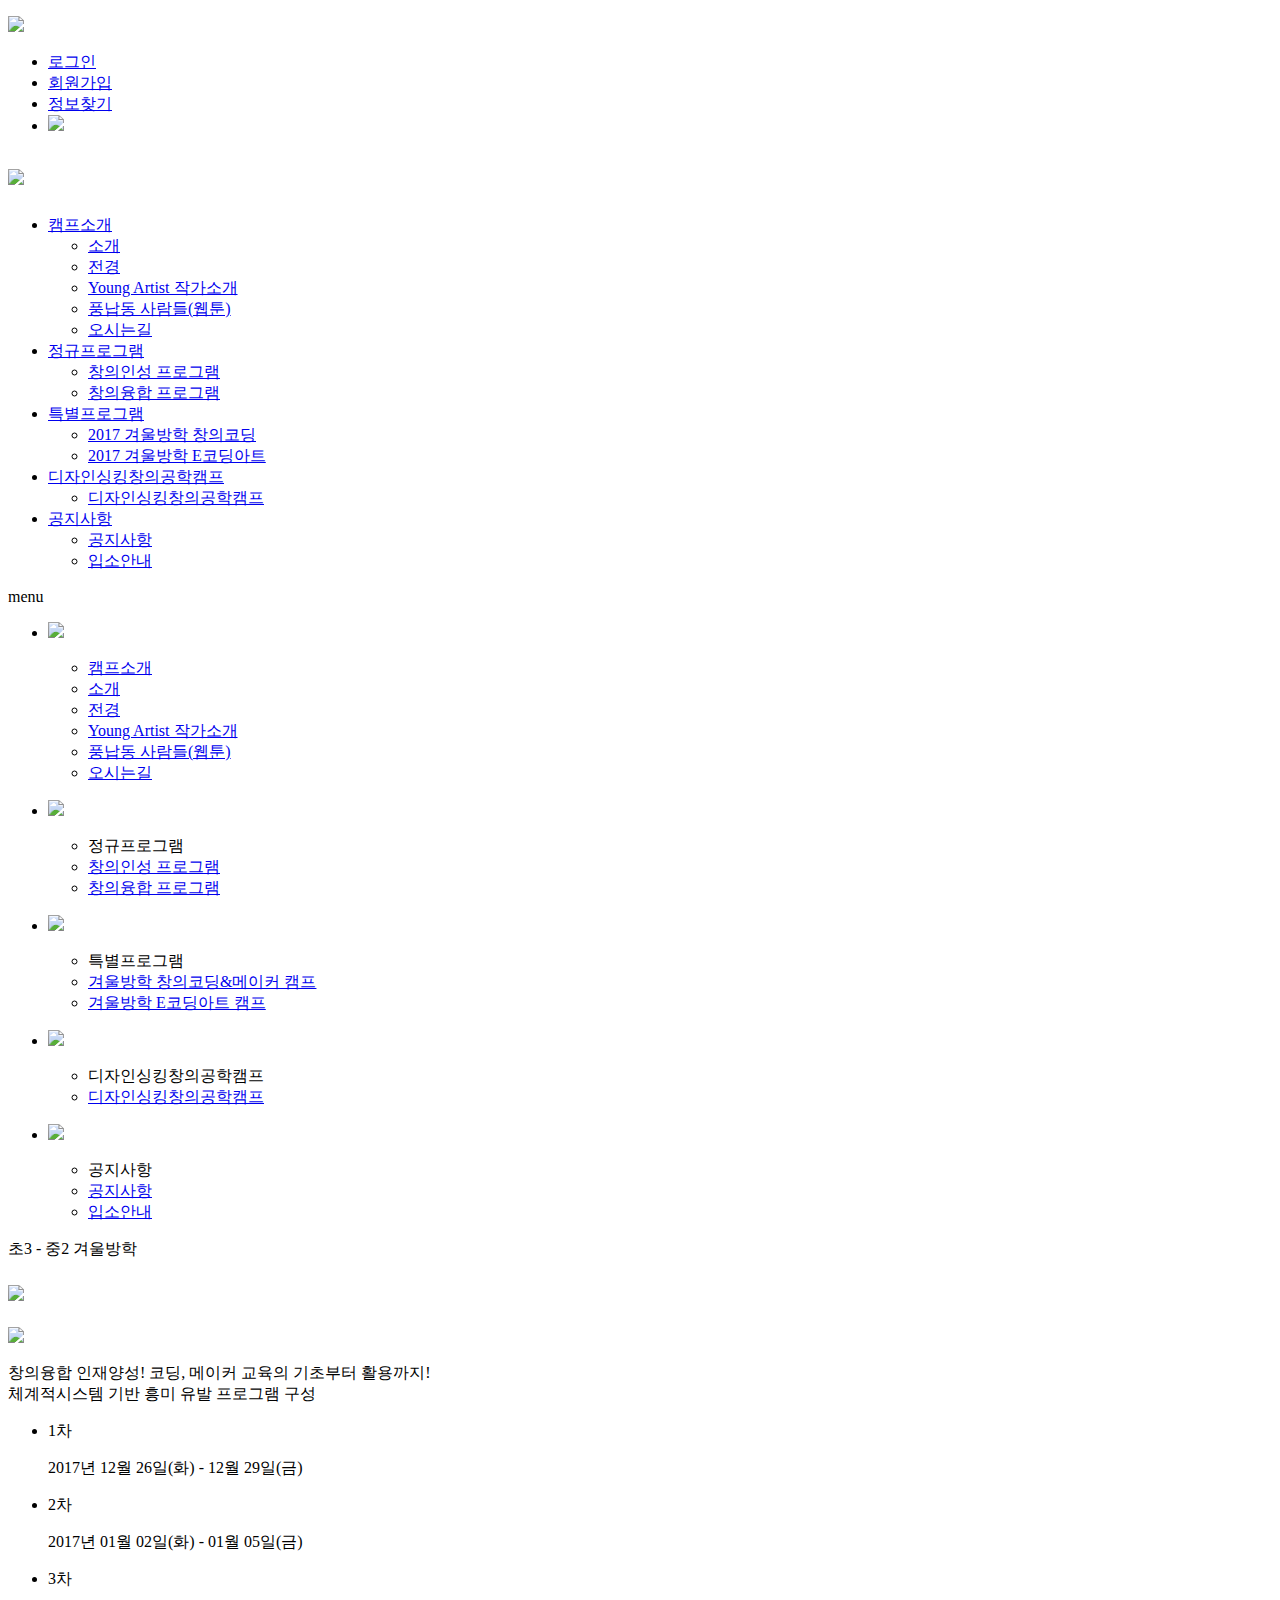
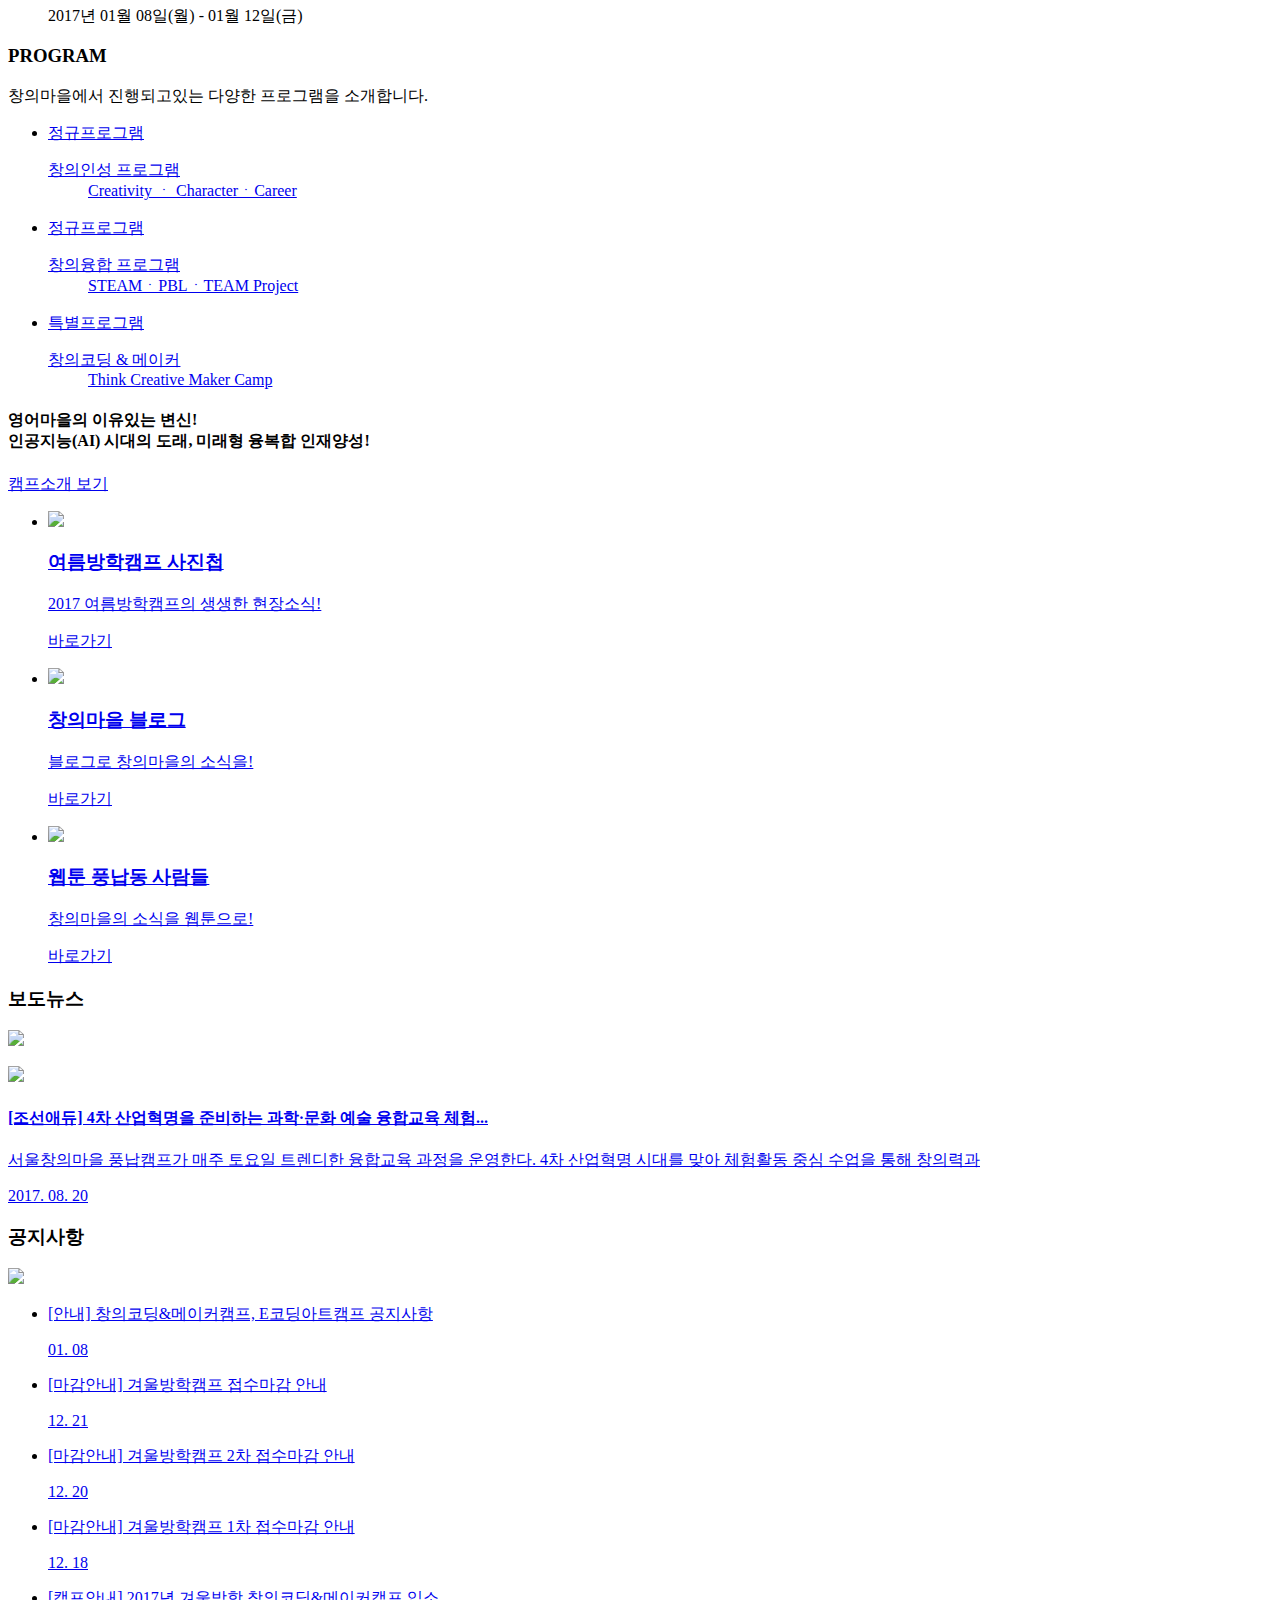
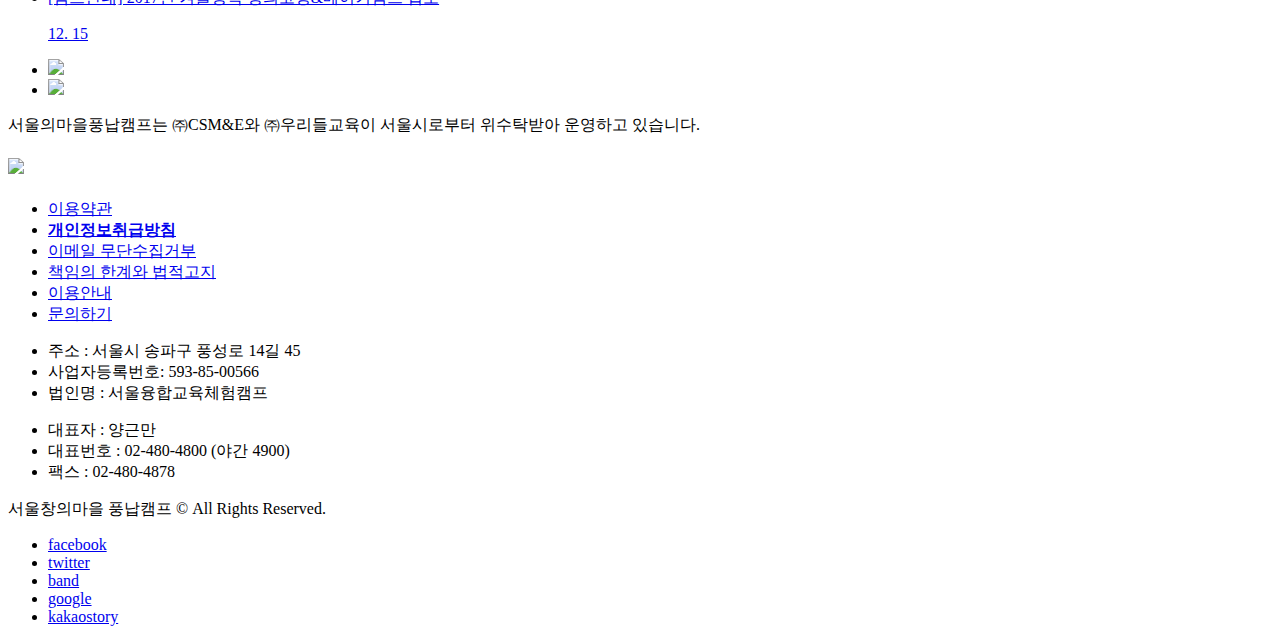
==== commit 751e58ac: "Add files via upload" ====
--- a/index.html
+++ b/index.html
@@ -18,21 +18,21 @@
             <div class="top_bar">
                 <div class="wrapper">
                     <p class="logo">
-                        <a href="#"><img src="images/seoul_logo.png"></a>
+                        <a href="#"><img src="images/index/seoul_logo.png"></a>
                     </p>
                     <nav class="lnb">
                         <ul class="top_menu">
                             <li class="typo"><a href="#">로그인</a></li>
                             <li class="typo"><a href="#">회원가입</a></li>
                             <li class="typo"><a href="#">정보찾기</a></li>
-                            <li class="icon"><a href="#"><img src="images/search.png"></a></li>
+                            <li class="icon"><a href="#"><img src="images/index/search.png"></a></li>
                         </ul>
                     </nav>
                 </div>
             </div>
             <div class="header_con wrapper">
                 <h1 class="logo">
-                    <a href="index.html"><img src="images/logo.png"></a>
+                    <a href="index.html"><img src="images/index/logo.png"></a>
                 </h1>
                 <div class="gnb_bar clearfix">
                     <nav class="gnb">
@@ -44,7 +44,7 @@
                                     <li><a href="#">전경</a></li>
                                     <li><a href="#">Young Artist 작가소개</a></li>
                                     <li><a href="#">풍납동 사람들(웹툰)</a></li>
-                                    <li><a href="#">오시는길</a></li>
+                                    <li><a href="gnb1_Directions.html">오시는길</a></li>
                                 </ul>
                             </li>
                             <li class="gnb_menu">
@@ -80,7 +80,7 @@
                 </div>
                 <ul class="ham_menu">
                     <li class="ham_menu1">
-                        <p class="icon"><img src="images/ham_icon1.gif"></p>
+                        <p class="icon"><img src="images/index/ham_icon1.gif"></p>
                         <ul>
                             <li class="tit"><a href="gnb1_intro_1.html">캠프소개</a></li>
                             <li><a href="gnb1_intro_1.html">소개</a></li>
@@ -91,7 +91,7 @@
                         </ul>
                     </li>
                     <li class="ham_menu2">
-                        <p class="icon"><img src="images/ham_icon2.gif"></p>
+                        <p class="icon"><img src="images/index/ham_icon2.gif"></p>
                         <ul>
                             <li class="tit">정규프로그램</li>
                             <li><a href="gnb2_character_1.html">창의인성 프로그램</a></li>
@@ -99,7 +99,7 @@
                         </ul>
                     </li>
                     <li class="ham_menu3">
-                        <p class="icon"><img src="images/ham_icon3.gif"></p>
+                        <p class="icon"><img src="images/index/ham_icon3.gif"></p>
                         <ul>
                             <li class="tit">특별프로그램</li>
                             <li><a href="#">겨울방학 창의코딩&amp;메이커 캠프</a></li>
@@ -107,14 +107,14 @@
                         </ul>
                     </li>
                     <li class="ham_menu4">
-                        <p class="icon"><img src="images/ham_icon4.gif"></p>
+                        <p class="icon"><img src="images/index/ham_icon4.gif"></p>
                         <ul>
                             <li class="tit">디자인싱킹창의공학캠프</li>
                             <li><a href="#">디자인싱킹창의공학캠프</a></li>
                         </ul>
                     </li>
                     <li class="ham_menu5">
-                        <p class="icon"><img src="images/ham_icon5.gif"></p>
+                        <p class="icon"><img src="images/index/ham_icon5.gif"></p>
                         <ul>
                             <li class="tit">공지사항</li>
                             <li><a href="#">공지사항</a></li>
@@ -131,8 +131,8 @@
                 <div class="wrapper">
                     <p class="sub_tit">초3 - 중2 겨울방학</p>
                     <div class="tit">
-                        <h2 class="main_tit"><img src="images/visual_tit01.png"></h2>
-                        <p class="icon"><img src="images/visual_tit_icon.png"></p>
+                        <h2 class="main_tit"><img src="images/index/visual_tit01.png"></h2>
+                        <p class="icon"><img src="images/index/visual_tit_icon.png"></p>
                     </div>
                     <p class="main_desc">
                         창의융합 인재양성! 코딩, 메이커 교육의 기초부터 활용까지!<br>체계적시스템 기반 흥미 유발 프로그램 구성 
@@ -200,7 +200,7 @@
                         영어마을의 이유있는 변신!<br>인공지능(AI) 시대의 도래, 미래형 융복합 인재양성!
                     </h4>
                     <p class="btn">
-                        <a href="#">캠프소개 보기</a>
+                        <a href="gnb1_intro_1.html">캠프소개 보기</a>
                     </p>
                 </div>
             </div>
@@ -211,7 +211,7 @@
                     <li class="box1">
                         <a href="#" class="clearfix"> 
                             <p class="photo photo1"></p>
-                            <p class="icon"><img src="images/boxicon_1.png"></p>
+                            <p class="icon"><img src="images/index/boxicon_1.png"></p>
                             <div class="text">
                                 <div class="table">
                                     <h3 class="tit">여름방학캠프 사진첩</h3>
@@ -222,9 +222,9 @@
                         </a>
                     </li>
                     <li class="box2">
-                        <a href="#" class="clearfix"> 
+                        <a href="https://blog.naver.com/wooedu" class="clearfix"> 
                             <p class="photo photo2"></p>
-                            <p class="icon"><img src="images/boxicon_2.png"></p>
+                            <p class="icon"><img src="images/index/boxicon_2.png"></p>
                             <div class="text">
                                 <div class="table">
                                     <h3 class="tit">창의마을 블로그</h3>
@@ -237,7 +237,7 @@
                     <li class="box3">
                         <a href="#" class="clearfix"> 
                             <p class="photo photo3"></p>
-                            <p class="icon"><img src="images/boxicon_3.png"></p>
+                            <p class="icon"><img src="images/index/boxicon_3.png"></p>
                             <div class="text">
                                 <div class="table">
                                     <h3 class="tit">웹툰 풍납동 사람들</h3>
@@ -256,12 +256,12 @@
                     <div class="top clearfix">
                         <h3 class="tit">보도뉴스</h3>
                         <p class="btn">
-                            <a href="#"><img src="images/news_notice_btn.gif"></a>
+                            <a href="#"><img src="images/index/news_notice_btn.gif"></a>
                         </p>
                     </div>
                     <div class="bottom clearfix">
                         <a href="#">
-                            <p class="image"><img src="images/news_img.gif"></p>
+                            <p class="image"><img src="images/index/news_img.gif"></p>
                             <div class="text">
                                 <h4 class="stit">[조선애듀] 4차 산업혁명을 준비하는 과학·문화 예술 융합교육 체험...</h4>
                                 <p class="desc">서울창의마을 풍납캠프가 매주 토요일 트렌디한 융합교육 과정을 운영한다. 4차 산업혁명 시대를 맞아 체험활동 중심 수업을 통해 창의력과 </p>
@@ -274,7 +274,7 @@
                     <div class="top clearfix">
                         <h3 class="tit">공지사항</h3>
                         <p class="btn">
-                            <a href="#"><img src="images/news_notice_btn.gif"></a>
+                            <a href="#"><img src="images/index/news_notice_btn.gif"></a>
                         </p>
                     </div>
                     <div class="bottom">
@@ -320,14 +320,14 @@
             <div class="top">
                 <div class="wrapper clearfix">
                     <ul class="logo clearfix">
-                        <li class="logo1"><img src="images/foot_logo1.jpg"></li>
-                        <li class="logo2"><img src="images/foot_logo2.jpg"></li>
+                        <li class="logo1"><img src="images/index/foot_logo1.jpg"></li>
+                        <li class="logo2"><img src="images/index/foot_logo2.jpg"></li>
                     </ul>
                     <p class="desc">서울의마을풍납캠프는 ㈜CSM&amp;E와 ㈜우리들교육이 서울시로부터 위수탁받아 운영하고 있습니다.</p>
                 </div>
             </div>
             <div class="bottom wrapper clearfix">
-                <h4 class="logo"><img src="images/footer_logo.gif"></h4>
+                <h4 class="logo"><img src="images/index/footer_logo.gif"></h4>
                 <div class="foot_desc clearfix">
                     <ul class="foot_gnb">
                         <li><a href="#">이용약관</a></li>
